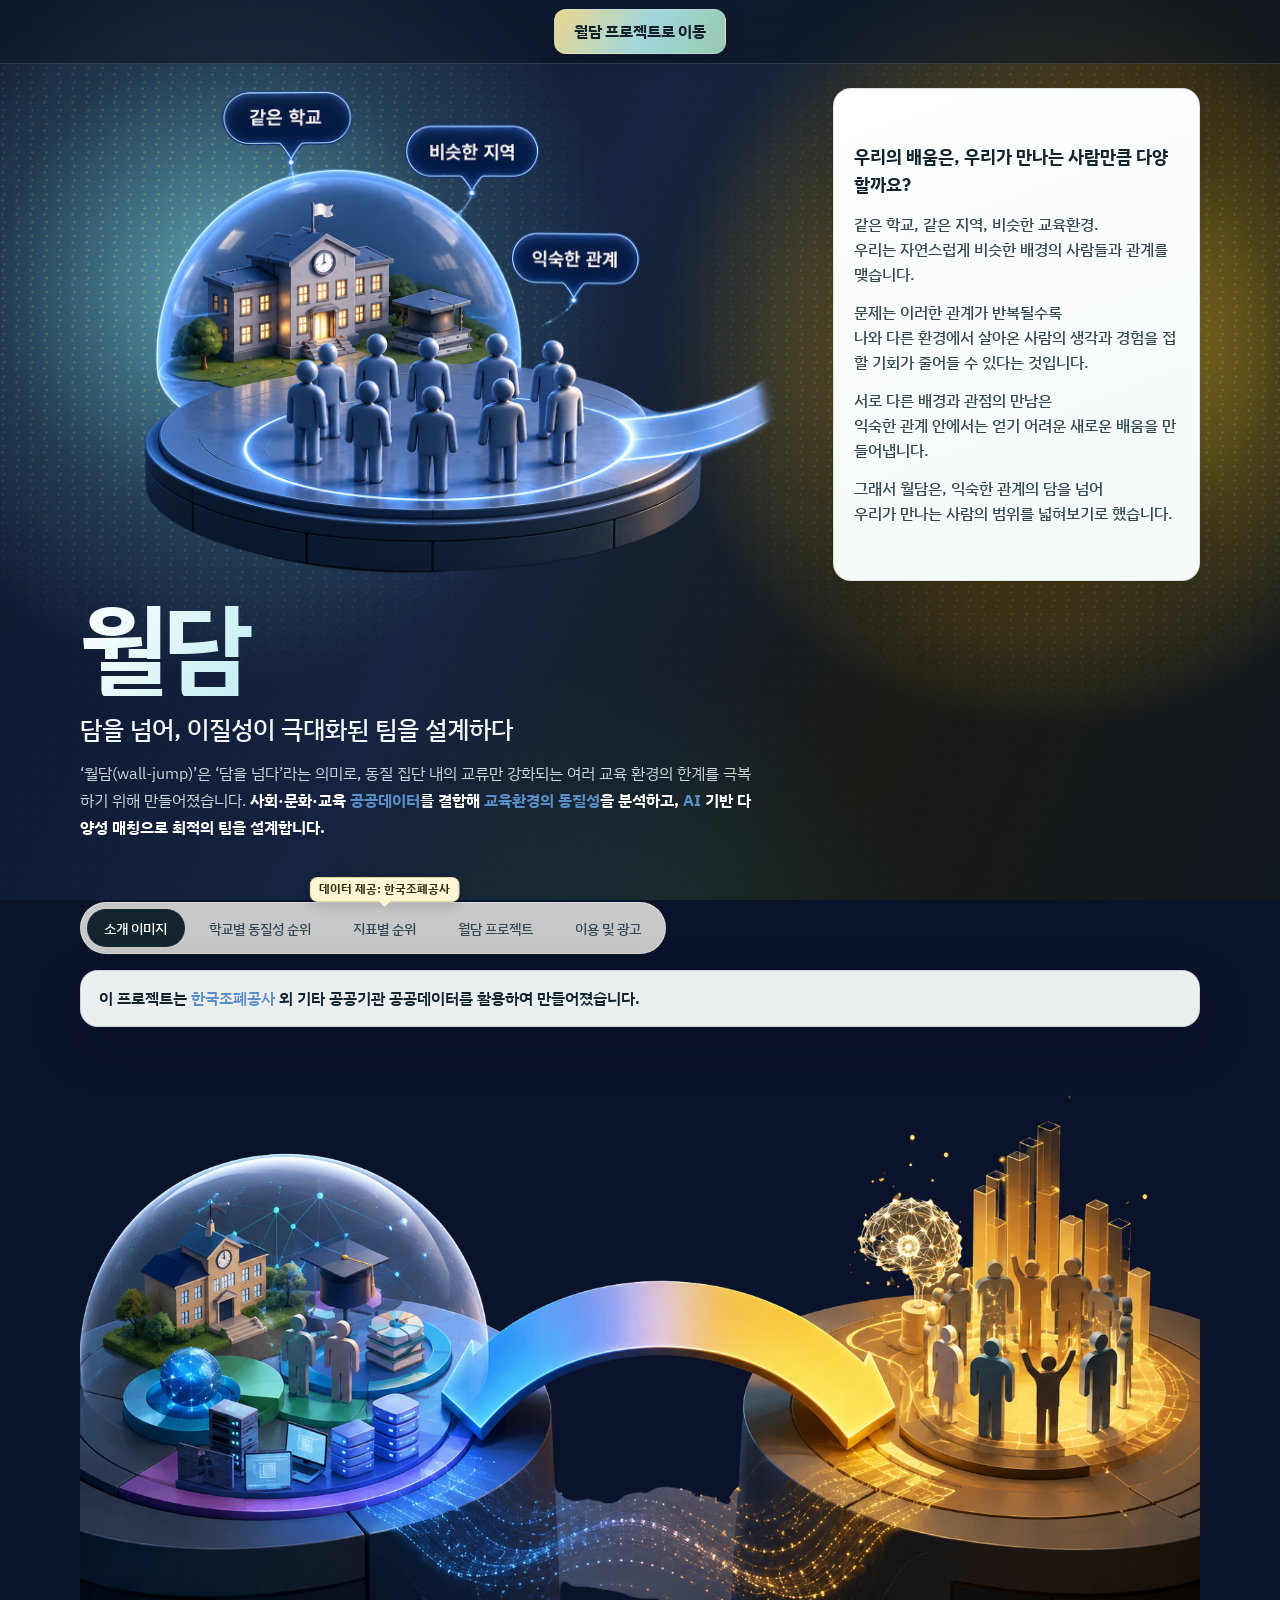
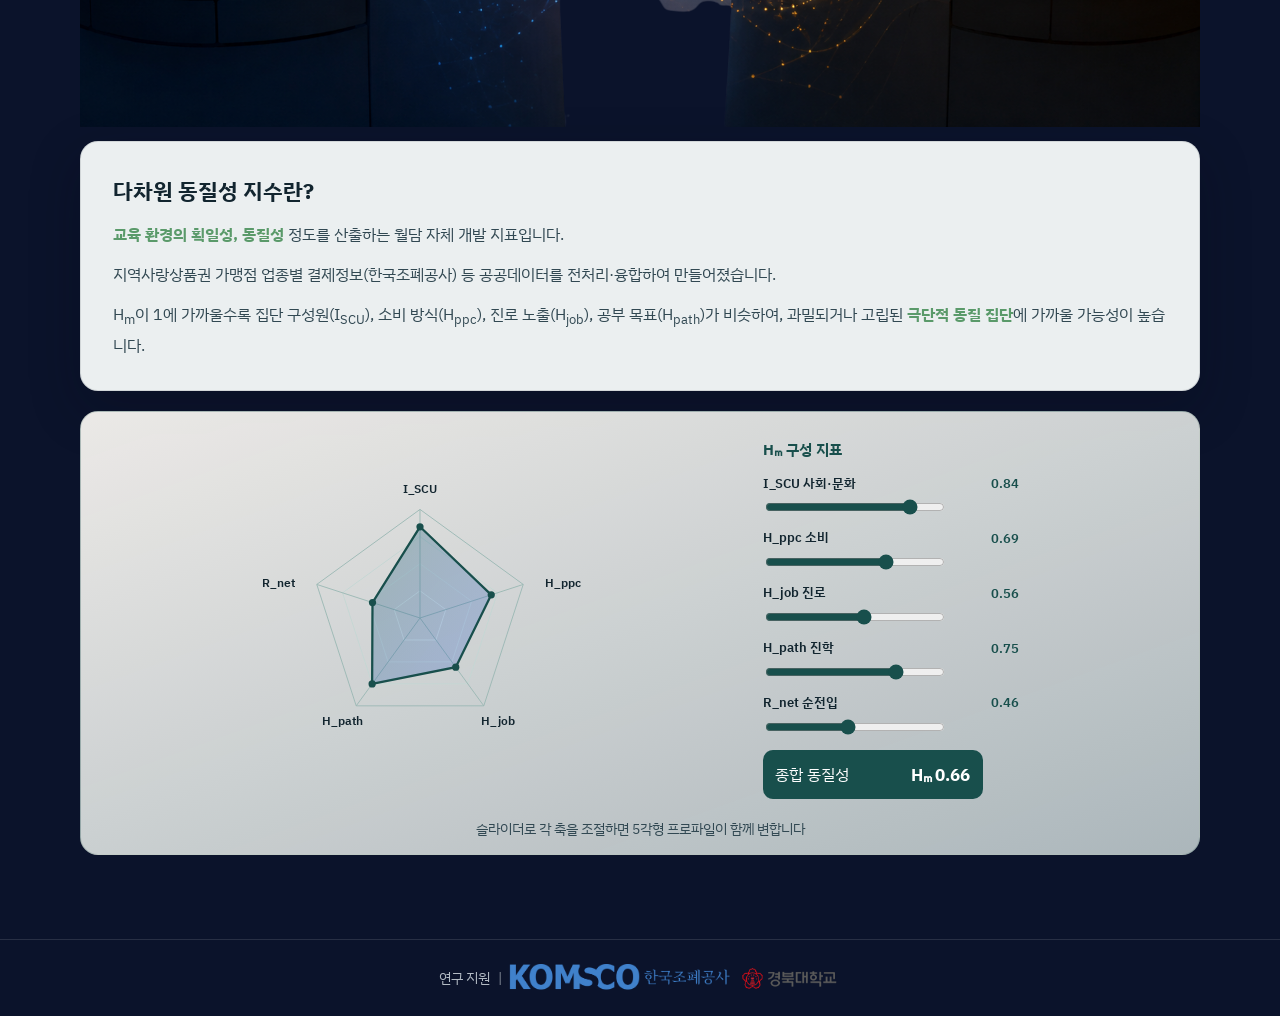
==== index.html @ e18cc626 "히어로 소개 칸 완전 불투명화 및 문구 수정 Co-authored-by: 34144 <3414401@users.noreply.github.com>" ====
<!DOCTYPE html>
<html lang="ko">
<head>
  <meta charset="UTF-8" />
  <meta name="viewport" content="width=device-width, initial-scale=1" />
  <title>월담 — 다차원 동질성 지표</title>
  <link rel="preconnect" href="https://fonts.googleapis.com" />
  <link rel="preconnect" href="https://fonts.gstatic.com" crossorigin />
  <link href="https://fonts.googleapis.com/css2?family=IBM+Plex+Sans+KR:wght@300;400;500;600;700&display=swap" rel="stylesheet" />
  <link rel="stylesheet" href="css/styles.css?v=20260813ah" />
</head>
<body>
  <div class="bg-atmosphere" aria-hidden="true"></div>

  <div class="top-sticky-bar">
    <a
      class="top-sticky-btn"
      href="https://3414401.github.io/wall-dam/#/"
      target="_blank"
      rel="noopener noreferrer"
    >
      월담 프로젝트로 이동
    </a>
  </div>

  <main>
    <!-- Section 1: About -->
    <section id="section-about" class="section is-active" aria-labelledby="about-title">
      <div class="hero-block">
        <div class="hero-top-row">
          <img
            class="hero-top-image"
            src="images/hero-top.png?v=20260813ae"
            alt="월담 소개"
          />
          <aside class="hero-story-box" aria-label="월담 소개 글">
            <p>우리의 배움은, 우리가 만나는 사람만큼 다양할까요?</p>
            <p>
              같은 학교, 같은 지역, 비슷한 교육환경.<br />
              우리는 자연스럽게 비슷한 배경의 사람들과 관계를 맺습니다.
            </p>
            <p>
              문제는 이러한 관계가 반복될수록<br />
              나와 다른 환경에서 살아온 사람의 생각과 경험을 접할 기회가 줄어들 수 있다는 것입니다.
            </p>
            <p>
              서로 다른 배경과 관점의 만남은<br />
              익숙한 관계 안에서는 얻기 어려운 새로운 배움을 만들어냅니다.
            </p>
            <p>
              그래서 월담은, 익숙한 관계의 담을 넘어<br />
              우리가 만나는 사람의 범위를 넓혀보기로 했습니다.
            </p>
          </aside>
        </div>
        <h1 id="about-title" class="hero-brand">월담</h1>
        <p class="hero-lead">담을 넘어, 이질성이 극대화된 팀을 설계하다</p>
        <p class="hero-desc">
          ‘월담(wall-jump)’은 ‘담을 넘다’라는 의미로, 동질 집단 내의 교류만 강화되는
          여러 교육 환경의 한계를 극복하기 위해 만들어졌습니다.
          <strong>사회·문화·교육 <span class="text-blue">공공데이터</span>를 결합해 <span class="text-blue">교육환경의 동질성</span>을 분석하고, <span class="text-blue">AI</span> 기반 다양성 매칭으로 최적의 팀을 설계합니다.</strong>
        </p>
      </div>

      <div class="subtabs" role="tablist" aria-label="설명 하위 탭">
        <button class="subtab is-active" role="tab" aria-selected="true" data-subtab="image" type="button">소개 이미지</button>
        <button class="subtab" role="tab" aria-selected="false" data-subtab="school-rank" type="button">학교별 동질성 순위</button>
        <span class="bubble-anchor">
          <span class="data-bubble">데이터 제공: 한국조폐공사</span>
          <button class="subtab" role="tab" aria-selected="false" data-subtab="metric-rank" type="button">지표별 순위</button>
        </span>
        <button class="subtab" role="tab" aria-selected="false" data-subtab="project" type="button">월담 프로젝트</button>
        <button class="subtab" role="tab" aria-selected="false" data-subtab="contact" type="button">이용 및 광고</button>
      </div>

      <div class="subpanels">
        <!-- Tab 1: Image placeholder -->
        <div class="subpanel is-active" id="sub-image" role="tabpanel">
          <div class="notice-slot">
            <p>이 프로젝트는 <span class="text-blue">한국조폐공사</span> 외 기타 공공기관 공공데이터를 활용하여 만들어졌습니다.</p>
          </div>
          <img
            class="intro-hero-image"
            src="images/intro-hero.png?v=20260813x"
            alt="월담 다차원 동질성 지수 소개"
          />
          <article class="prose-card">
            <h2>다차원 동질성 지수란?</h2>
            <p>
              <span class="text-green"><strong>교육 환경의 획일성, 동질성</strong></span> 정도를 산출하는 월담 자체 개발 지표입니다.
            </p>
            <p>
              지역사랑상품권 가맹점 업종별 결제정보(한국조폐공사) 등 공공데이터를 전처리·융합하여 만들어졌습니다.
            </p>
            <p>
              H<sub>m</sub>이 1에 가까울수록 집단 구성원(I<sub>SCU</sub>), 소비 방식(H<sub>ppc</sub>),
              진로 노출(H<sub>job</sub>), 공부 목표(H<sub>path</sub>)가 비슷하여,
              과밀되거나 고립된 <span class="text-green"><strong>극단적 동질 집단</strong></span>에 가까울 가능성이 높습니다.
            </p>
          </article>
          <div class="image-slot" id="about-image-slot">
            <figure class="hm-infographic" aria-label="다차원 동질성 지수 구성 인포그래픽">
              <div class="hm-infographic-layout">
                <svg class="hm-radar" viewBox="0 0 420 420" role="img" xmlns="http://www.w3.org/2000/svg">
                  <defs>
                    <linearGradient id="radarFill" x1="0%" y1="0%" x2="100%" y2="100%">
                      <stop offset="0%" stop-color="#2f6f6a" stop-opacity="0.35"/>
                      <stop offset="100%" stop-color="#1d4ed8" stop-opacity="0.22"/>
                    </linearGradient>
                  </defs>
                  <g transform="translate(210,210)">
                    <polygon points="0,-120 114.1,-37.1 70.5,97.1 -70.5,97.1 -114.1,-37.1" fill="none" stroke="#9bb8b4" stroke-width="1"/>
                    <polygon points="0,-90 85.6,-27.8 52.9,72.8 -52.9,72.8 -85.6,-27.8" fill="none" stroke="#c5d7d4" stroke-width="1"/>
                    <polygon points="0,-60 57.1,-18.5 35.3,48.5 -35.3,48.5 -57.1,-18.5" fill="none" stroke="#d7e4e2" stroke-width="1"/>
                    <polygon points="0,-30 28.5,-9.3 17.6,24.3 -17.6,24.3 -28.5,-9.3" fill="none" stroke="#e4eeec" stroke-width="1"/>
                    <line x1="0" y1="0" x2="0" y2="-120" stroke="#9bb8b4" stroke-width="1"/>
                    <line x1="0" y1="0" x2="114.1" y2="-37.1" stroke="#9bb8b4" stroke-width="1"/>
                    <line x1="0" y1="0" x2="70.5" y2="97.1" stroke="#9bb8b4" stroke-width="1"/>
                    <line x1="0" y1="0" x2="-70.5" y2="97.1" stroke="#9bb8b4" stroke-width="1"/>
                    <line x1="0" y1="0" x2="-114.1" y2="-37.1" stroke="#9bb8b4" stroke-width="1"/>
                    <polygon id="radar-shape" points="" fill="url(#radarFill)" stroke="#184f4c" stroke-width="2.5"/>
                    <g id="radar-dots"></g>
                    <text x="0" y="-138" text-anchor="middle" font-size="13" font-family="IBM Plex Sans KR, sans-serif" fill="#12252f" font-weight="600">I_SCU</text>
                    <text x="138" y="-34" text-anchor="start" font-size="13" font-family="IBM Plex Sans KR, sans-serif" fill="#12252f" font-weight="600">H_ppc</text>
                    <text x="86" y="118" text-anchor="middle" font-size="13" font-family="IBM Plex Sans KR, sans-serif" fill="#12252f" font-weight="600">H_job</text>
                    <text x="-86" y="118" text-anchor="middle" font-size="13" font-family="IBM Plex Sans KR, sans-serif" fill="#12252f" font-weight="600">H_path</text>
                    <text x="-138" y="-34" text-anchor="end" font-size="13" font-family="IBM Plex Sans KR, sans-serif" fill="#12252f" font-weight="600">R_net</text>
                  </g>
                </svg>

                <div class="hm-sliders" id="hm-sliders">
                  <div class="hm-sliders-title">Hₘ 구성 지표</div>
                  <label class="hm-slider-row">
                    <span class="hm-slider-label">I_SCU 사회·문화</span>
                    <input type="range" min="0" max="100" value="84" data-metric="I_SCU" />
                    <span class="hm-slider-value" data-value-for="I_SCU">0.84</span>
                  </label>
                  <label class="hm-slider-row">
                    <span class="hm-slider-label">H_ppc 소비</span>
                    <input type="range" min="0" max="100" value="69" data-metric="H_ppc" />
                    <span class="hm-slider-value" data-value-for="H_ppc">0.69</span>
                  </label>
                  <label class="hm-slider-row">
                    <span class="hm-slider-label">H_job 진로</span>
                    <input type="range" min="0" max="100" value="56" data-metric="H_job" />
                    <span class="hm-slider-value" data-value-for="H_job">0.56</span>
                  </label>
                  <label class="hm-slider-row">
                    <span class="hm-slider-label">H_path 진학</span>
                    <input type="range" min="0" max="100" value="75" data-metric="H_path" />
                    <span class="hm-slider-value" data-value-for="H_path">0.75</span>
                  </label>
                  <label class="hm-slider-row">
                    <span class="hm-slider-label">R_net 순전입</span>
                    <input type="range" min="0" max="100" value="46" data-metric="R_net" />
                    <span class="hm-slider-value" data-value-for="R_net">0.46</span>
                  </label>
                  <div class="hm-summary">
                    <span>종합 동질성</span>
                    <strong id="hm-summary-value">Hₘ 0.66</strong>
                  </div>
                </div>
              </div>
              <figcaption class="infographic-caption">슬라이더로 각 축을 조절하면 5각형 프로파일이 함께 변합니다</figcaption>
            </figure>
          </div>
        </div>

        <!-- Tab 2: School rankings -->
        <div class="subpanel" id="sub-school-rank" role="tabpanel" hidden>
          <div class="panel-toolbar">
            <h2>학교별 동질성 지표 순위</h2>
            <p class="hint">지역을 선택한 뒤 H<sub>m</sub> 상위 학교를 학생 수 기준으로 나란히 확인하세요.</p>
          </div>
          <div class="city-buttons" role="group" aria-label="학교별 순위 지역 선택">
            <button class="city-btn" data-rank-city="daejeon" data-rank-scope="school" type="button">대전광역시</button>
            <button class="city-btn" data-rank-city="daegu" data-rank-scope="school" type="button">대구광역시</button>
          </div>
          <div id="school-rank-content" class="rank-city-content" hidden>
            <div class="filters">
              <label>
                학교급
                <select id="filter-level">
                  <option value="all">전체</option>
                  <option value="초등학교">초등학교</option>
                  <option value="중학교">중학교</option>
                  <option value="고등학교">고등학교</option>
                </select>
              </label>
              <label>
                구
                <select id="filter-district">
                  <option value="all">전체</option>
                </select>
              </label>
              <label class="search-label">
                검색
                <input type="search" id="school-search" placeholder="학교명" autocomplete="off" />
              </label>
            </div>
            <div id="school-rank-body"></div>
          </div>
        </div>

        <!-- Tab 3: Per-metric rankings -->
        <div class="subpanel" id="sub-metric-rank" role="tabpanel" hidden>
          <div class="panel-toolbar">
            <h2>지표별 순위</h2>
            <p class="hint">지역을 선택한 뒤, 지표 값 내림차순(높은 순)으로 확인하세요.</p>
            <p class="hint-note">※ 2025년 기준 자료입니다.</p>
          </div>
          <div class="city-buttons" role="group" aria-label="지표별 순위 지역 선택">
            <button class="city-btn" data-rank-city="daejeon" data-rank-scope="metric" type="button">대전광역시</button>
            <button class="city-btn" data-rank-city="daegu" data-rank-scope="metric" type="button">대구광역시</button>
          </div>
          <div id="metric-rank-content" class="rank-city-content" hidden>
            <div class="metric-pills" id="metric-pills" role="group" aria-label="지표 선택"></div>
            <div class="metric-explain" id="metric-explain" aria-live="polite"></div>
            <div id="metric-extra-table" class="metric-extra-table" hidden></div>
            <div id="metric-rank-body"></div>
          </div>
        </div>

        <!-- Tab 4: Walldam project link -->
        <div class="subpanel" id="sub-project" role="tabpanel" hidden>
          <div class="project-tab">
            <a
              class="project-link-btn"
              href="https://3414401.github.io/wall-dam/#/"
              target="_blank"
              rel="noopener noreferrer"
            >
              <span class="project-link-text">⭐월담 프로젝트로 이동🧱</span>
            </a>
            <img
              class="project-promo-image"
              src="images/project-promo.png?v=20260813u"
              alt="월담 프로젝트 소개"
            />
            <div class="project-desc-slot">
              <p><strong>조짜기 힘든 교사 및 교수, 과정형 평가가 고민인 교사 주목</strong></p>
              <p>
                AI가 공공데이터, H<sub>m</sub> 지수, 학생들의 개별 응답을 참고하여
                각 조별 학생들에게 맞춤형 학습 활동을 추천해드립니다.
              </p>
            </div>
          </div>
        </div>

        <!-- Tab 5: Usage & advertising inquiry -->
        <div class="subpanel" id="sub-contact" role="tabpanel" hidden>
          <div class="contact-hero">
            <h2>이용·광고 문의, 여기서 바로 시작하세요</h2>
            <p>학교·기관 도입, 제휴, 광고 제안을 남겨주시면 맞춤 안내와 일정을 제안해 드립니다.</p>
          </div>

          <div class="contact-layout">
            <aside class="contact-aside">
              <div class="contact-info-card">
                <span class="contact-label">Email</span>
                <a href="mailto:walldam2026@gmail.com">walldam2026@gmail.com</a>
              </div>
              <div class="contact-info-card">
                <span class="contact-label">프로젝트</span>
                <a href="https://3414401.github.io/wall-dam/#/" target="_blank" rel="noopener noreferrer">월담 (wall-jump)</a>
              </div>
              <div class="contact-process">
                <h3>이렇게 진행됩니다</h3>
                <ol>
                  <li>
                    <strong>문의 접수</strong>
                    <span>이용·광고 요청을 확인합니다</span>
                  </li>
                  <li>
                    <strong>맞춤 제안</strong>
                    <span>도입 방식·광고 형태·견적을 안내합니다</span>
                  </li>
                  <li>
                    <strong>일정 확정</strong>
                    <span>협의 후 적용·집행을 진행합니다</span>
                  </li>
                </ol>
              </div>
            </aside>

            <form class="contact-form" id="contact-form">
              <label>
                회사·기관명
                <input type="text" name="org" required placeholder="예: OO초등학교 / OO교육청" />
              </label>
              <label>
                담당자명
                <input type="text" name="name" required placeholder="홍길동" />
              </label>
              <div class="contact-form-row">
                <label>
                  이메일
                  <input type="email" name="email" required placeholder="name@example.com" />
                </label>
                <label>
                  연락처
                  <input type="tel" name="phone" placeholder="010-0000-0000" />
                </label>
              </div>
              <label>
                문의 유형
                <select name="type" required>
                  <option value="">선택해주세요</option>
                  <option value="이용 문의">이용 문의</option>
                  <option value="학교·기관 도입">학교·기관 도입</option>
                  <option value="광고·제휴">광고·제휴</option>
                  <option value="기타">기타</option>
                </select>
              </label>
              <label>
                예상 규모·대상
                <input type="text" name="scale" placeholder="예: 중학생 120명 / 교사 연수 30명" />
              </label>
              <label>
                희망 일정
                <input type="text" name="schedule" placeholder="예: 2026년 9월 중" />
              </label>
              <label>
                문의 내용
                <textarea name="message" rows="6" required placeholder="이용 목적, 광고 희망 위치, 예산 범위 등을 적어 주세요."></textarea>
              </label>
              <button class="contact-submit" type="submit">문의 보내기</button>
              <p class="contact-form-note" id="contact-form-note" hidden></p>
            </form>
          </div>
        </div>
      </div>
    </section>
  </main>

  <footer class="site-footer">
    <p class="footer-support">
      <span>연구 지원</span>
      <span class="footer-support-sep" aria-hidden="true">|</span>
      <img src="images/research-support-1.png?v=20260813r" alt="한국조폐공사" class="footer-support-logo" />
      <img src="images/research-support-2.png?v=20260813r" alt="경북대학교" class="footer-support-logo" />
    </p>
  </footer>

  <script src="js/app.js?v=20260813ac" type="module"></script>
</body>
</html>
---- css/styles.css ----
:root {
  --ink: #12252f;
  --ink-soft: #314852;
  --moss: #2f6f6a;
  --moss-deep: #184f4c;
  --leaf: #4f9a92;
  --sand: #e6eef0;
  --sand-deep: #d3e0e3;
  --cream: #101828;
  --paper: rgba(250, 253, 253, 0.94);
  --line: rgba(18, 37, 47, 0.12);
  --accent: #f5c518;
  --accent-soft: #7edce6;
  --shadow: 0 18px 50px rgba(8, 12, 24, 0.28);
  --radius: 18px;
  --font-display: "IBM Plex Sans KR", sans-serif;
  --font-body: "IBM Plex Sans KR", sans-serif;
  --hero-ink: #f4f7fb;
  --hero-soft: rgba(236, 244, 248, 0.86);
}

*,
*::before,
*::after {
  box-sizing: border-box;
}

html {
  scroll-behavior: smooth;
}

body {
  margin: 0;
  min-height: 100vh;
  font-family: var(--font-body);
  color: var(--ink);
  background: #0b132b;
  line-height: 1.65;
}

.bg-atmosphere {
  position: fixed;
  inset: 0;
  z-index: -1;
  background:
    radial-gradient(circle 48vw at 18% 32%, rgba(126, 220, 230, 0.72), rgba(126, 220, 230, 0.18) 38%, transparent 64%),
    radial-gradient(circle 46vw at 82% 38%, rgba(255, 214, 40, 0.78), rgba(255, 196, 20, 0.22) 40%, transparent 66%),
    radial-gradient(circle 42vw at 50% 110%, rgba(24, 79, 76, 0.35), transparent 60%),
    linear-gradient(115deg, #0b132b 0%, #14233f 42%, #1a1a16 72%, #121820 100%);
}

.bg-atmosphere::before {
  content: "";
  position: absolute;
  inset: 0;
  opacity: 0.55;
  background-image:
    radial-gradient(circle at 18% 32%, rgba(170, 240, 245, 0.55) 0 1px, transparent 1.6px),
    radial-gradient(circle at 82% 38%, rgba(255, 225, 80, 0.55) 0 1px, transparent 1.6px);
  background-size: 14px 14px, 14px 14px;
  background-position: 0 0, 7px 7px;
  -webkit-mask-image:
    radial-gradient(circle 46vw at 18% 32%, #000 0%, transparent 70%),
    radial-gradient(circle 44vw at 82% 38%, #000 0%, transparent 70%);
  mask-image:
    radial-gradient(circle 46vw at 18% 32%, #000 0%, transparent 70%),
    radial-gradient(circle 44vw at 82% 38%, #000 0%, transparent 70%);
  -webkit-mask-composite: source-over;
  mask-composite: add;
  pointer-events: none;
}

.bg-atmosphere::after {
  content: "";
  position: absolute;
  inset: 0;
  opacity: 0.22;
  background-image: url("data:image/svg+xml,%3Csvg width='18' height='18' viewBox='0 0 18 18' xmlns='http://www.w3.org/2000/svg'%3E%3Ccircle cx='2' cy='2' r='1.15' fill='%23ffffff' fill-opacity='0.35'/%3E%3C/svg%3E");
  pointer-events: none;
  mix-blend-mode: soft-light;
}

.top-sticky-bar {
  position: fixed;
  top: 0;
  left: 0;
  right: 0;
  z-index: 50;
  display: flex;
  align-items: center;
  justify-content: center;
  padding: 0.55rem 1rem;
  background: rgba(12, 20, 38, 0.55);
  border-bottom: 1px solid rgba(255, 255, 255, 0.14);
  backdrop-filter: blur(12px);
  -webkit-backdrop-filter: blur(12px);
}

.top-sticky-btn {
  display: inline-flex;
  align-items: center;
  justify-content: center;
  max-width: 100%;
  padding: 0.55rem 1.15rem;
  border-radius: 12px;
  border: 1px solid rgba(255, 255, 255, 0.28);
  background: linear-gradient(
    120deg,
    rgba(255, 232, 150, 0.92) 0%,
    rgba(180, 235, 240, 0.9) 52%,
    rgba(168, 220, 190, 0.9) 100%
  );
  color: #12202c;
  font-weight: 700;
  font-size: clamp(0.86rem, 2.4vw, 0.98rem);
  letter-spacing: -0.01em;
  text-decoration: none;
  text-align: center;
  box-shadow: 0 6px 18px rgba(0, 0, 0, 0.18);
  transition: transform 0.18s ease, box-shadow 0.18s ease, filter 0.18s ease;
}

.top-sticky-btn:hover {
  transform: translateY(-1px);
  filter: brightness(1.04);
  box-shadow: 0 10px 22px rgba(0, 0, 0, 0.24);
}

.site-header {
  display: flex;
  align-items: center;
  justify-content: space-between;
  gap: 1rem;
  padding: 1.25rem clamp(1.25rem, 4vw, 3rem);
  position: sticky;
  top: 0;
  z-index: 20;
  backdrop-filter: blur(14px);
  background: rgba(238, 243, 244, 0.82);
  border-bottom: 1px solid var(--line);
  animation: fade-down 0.7s ease both;
}

.brand {
  display: flex;
  align-items: baseline;
  gap: 0.55rem;
}

.brand-mark {
  font-family: var(--font-display);
  font-weight: 900;
  font-size: 1.55rem;
  letter-spacing: -0.03em;
  color: var(--moss-deep);
}

.brand-sub {
  font-size: 0.78rem;
  letter-spacing: 0.12em;
  text-transform: uppercase;
  color: var(--ink-soft);
  opacity: 0.7;
}

.main-nav {
  display: flex;
  flex-wrap: wrap;
  gap: 0.45rem;
}

.nav-btn,
.subtab,
.city-btn,
.explain-btn,
.metric-pill {
  font-family: inherit;
  cursor: pointer;
  border: 1px solid transparent;
  transition: transform 0.2s ease, background 0.2s ease, color 0.2s ease, border-color 0.2s ease;
}

.nav-btn {
  background: transparent;
  color: var(--ink-soft);
  padding: 0.55rem 1rem;
  border-radius: 999px;
  font-size: 0.92rem;
  font-weight: 500;
}

.nav-btn:hover {
  background: rgba(61, 107, 90, 0.08);
}

.nav-btn.is-active {
  background: var(--moss-deep);
  color: #fff;
}

main {
  width: min(1120px, calc(100% - 2rem));
  margin: 0 auto;
  padding: 4.25rem 0 4rem;
}

.section[hidden] {
  display: none !important;
}

.hero-block {
  padding: clamp(0.75rem, 2vw, 1.25rem) 0 1.25rem;
  animation: rise 0.8s ease both;
}

.hero-top-row {
  display: grid;
  grid-template-columns: minmax(0, 1.45fr) minmax(0, 0.72fr);
  align-items: stretch;
  gap: 0.9rem;
  margin: 0 0 1rem;
}

.hero-top-image {
  display: block;
  width: 100%;
  height: 100%;
  margin: 0;
  border: 0;
  border-radius: 0;
  background: transparent;
  object-fit: cover;
}

.hero-story-box {
  aspect-ratio: 8 / 9;
  width: 100%;
  max-width: 100%;
  margin: 0;
  padding: clamp(0.9rem, 2vw, 1.25rem);
  display: flex;
  flex-direction: column;
  justify-content: center;
  gap: 0.85rem;
  border: 1px solid var(--line);
  border-radius: var(--radius);
  background: linear-gradient(160deg, #ffffff 0%, #f3faf8 100%);
  color: var(--ink-soft);
  box-shadow: var(--shadow);
  opacity: 1;
  backdrop-filter: none;
  box-sizing: border-box;
  overflow: auto;
}

.hero-story-box p {
  margin: 0;
  font-size: clamp(0.82rem, 1.55vw, 1rem);
  line-height: 1.55;
  font-weight: 500;
  color: var(--ink-soft);
}

.hero-story-box p:first-child {
  font-weight: 700;
  font-size: clamp(0.92rem, 1.8vw, 1.12rem);
  color: var(--ink);
}

@media (max-width: 820px) {
  .hero-top-row {
    grid-template-columns: 1fr;
  }

  .hero-story-box {
    aspect-ratio: auto;
    min-height: 0;
  }
}

.hero-brand {
  margin: 0;
  font-family: var(--font-body);
  font-size: clamp(3.4rem, 10vw, 6.2rem);
  font-weight: 700;
  letter-spacing: -0.04em;
  line-height: 1;
  color: #fff;
  background: linear-gradient(120deg, #ffffff 0%, #7edce6 40%, #ffe566 100%);
  -webkit-background-clip: text;
  background-clip: text;
  color: transparent;
}

.hero-lead {
  margin: 0.85rem 0 0.6rem;
  font-family: var(--font-display);
  font-size: clamp(1.15rem, 2.4vw, 1.55rem);
  font-weight: 500;
  color: var(--hero-ink);
}

.hero-desc {
  margin: 0;
  max-width: 42rem;
  color: var(--hero-soft);
  font-size: 1.02rem;
}

.hero-desc strong {
  color: #ffffff;
  font-weight: 700;
}

.text-blue {
  color: #5b8fc9;
}

.text-green {
  color: #5a9a6a;
}

.text-green strong {
  color: inherit;
}

.subtabs {
  display: flex;
  flex-wrap: wrap;
  align-items: flex-end;
  gap: 0.4rem;
  margin: 2.6rem 0 1rem;
  padding: 0.35rem;
  background: rgba(255, 252, 247, 0.78);
  border: 1px solid rgba(255, 255, 255, 0.35);
  border-radius: 999px;
  width: fit-content;
  max-width: 100%;
  animation: rise 0.8s ease 0.12s both;
  backdrop-filter: blur(8px);
}

.bubble-anchor {
  position: relative;
  display: inline-flex;
  align-items: center;
}

.data-bubble {
  position: absolute;
  left: 50%;
  bottom: calc(100% + 0.45rem);
  transform: translateX(-50%);
  z-index: 5;
  white-space: nowrap;
  padding: 0.28rem 0.55rem;
  border-radius: 8px;
  background: #fff7d6;
  border: 1px solid rgba(180, 140, 40, 0.35);
  color: #3a2f12;
  font-size: 0.72rem;
  font-weight: 700;
  line-height: 1.2;
  box-shadow: 0 4px 12px rgba(8, 12, 24, 0.16);
  pointer-events: none;
}

.data-bubble::after {
  content: "";
  position: absolute;
  top: 100%;
  left: 50%;
  transform: translateX(-50%);
  border: 6px solid transparent;
  border-top-color: #fff7d6;
}

.subtab {
  background: transparent;
  color: var(--ink-soft);
  padding: 0.55rem 1.05rem;
  border-radius: 999px;
  font-size: 0.9rem;
  font-weight: 500;
}

.subtab.is-active {
  background: var(--ink);
  color: #fff;
}

.subpanel[hidden] {
  display: none !important;
}

.subpanel.is-active {
  animation: rise 0.45s ease both;
}

.notice-slot {
  margin-bottom: 0.85rem;
  padding: 0.95rem 1.15rem;
  border-radius: var(--radius);
  border: 1px solid var(--line);
  background: var(--paper);
  box-shadow: var(--shadow);
}

.notice-slot p {
  margin: 0;
  color: var(--ink);
  font-weight: 600;
  line-height: 1.55;
}

.image-slot {
  min-height: auto;
  border: 1.5px solid rgba(61, 107, 90, 0.22);
  border-radius: var(--radius);
  background:
    linear-gradient(160deg, rgba(255, 252, 247, 0.92), rgba(226, 238, 236, 0.75));
  display: block;
  margin-bottom: 1.25rem;
  padding: 1rem 0.9rem 0.9rem;
  overflow: hidden;
}

.hm-infographic {
  margin: 0;
  width: 100%;
}

.hm-infographic-layout {
  display: grid;
  grid-template-columns: minmax(240px, 1.15fr) minmax(200px, 0.75fr);
  gap: 0.85rem 1rem;
  align-items: center;
}

.hm-radar {
  display: block;
  width: 100%;
  max-width: 380px;
  margin: 0 auto;
  height: auto;
}

.hm-sliders {
  display: flex;
  flex-direction: column;
  gap: 0.65rem;
  padding: 0.25rem 0.1rem;
  max-width: 260px;
  width: 100%;
  justify-self: start;
}

.hm-sliders-title {
  font-size: 0.95rem;
  font-weight: 700;
  color: var(--moss-deep);
}

.hm-slider-row {
  display: grid;
  grid-template-columns: 1fr auto;
  grid-template-areas:
    "label value"
    "slider slider";
  gap: 0.18rem 0.5rem;
  align-items: center;
}

.hm-slider-label {
  grid-area: label;
  font-size: 0.82rem;
  font-weight: 600;
  color: var(--ink);
}

.hm-slider-row input[type="range"] {
  grid-area: slider;
  width: 100%;
  max-width: 180px;
  accent-color: #184f4c;
  cursor: pointer;
}

.hm-slider-value {
  grid-area: value;
  justify-self: end;
  font-variant-numeric: tabular-nums;
  font-size: 0.8rem;
  font-weight: 600;
  color: var(--moss-deep);
}

.hm-summary {
  margin-top: 0.2rem;
  padding: 0.65rem 0.8rem;
  border-radius: 10px;
  background: var(--moss-deep);
  color: #fff;
  display: flex;
  align-items: center;
  justify-content: space-between;
  gap: 0.5rem;
  max-width: 220px;
}

.hm-summary strong {
  font-size: 1.05rem;
}

.infographic-caption {
  margin: 0.55rem 0 0;
  text-align: center;
  font-size: 0.88rem;
  color: var(--ink-soft);
}

@media (max-width: 820px) {
  .hm-infographic-layout {
    grid-template-columns: 1fr;
  }
}

.project-tab {
  display: flex;
  flex-direction: column;
  align-items: stretch;
  gap: 1rem;
  animation: rise 0.45s ease both;
}

.project-link-btn {
  display: inline-flex;
  align-items: center;
  justify-content: center;
  align-self: center;
  width: min(100%, 480px);
  padding: 1.2rem 1.4rem;
  border: 1px solid rgba(91, 143, 201, 0.28);
  border-radius: 16px;
  background: linear-gradient(
    125deg,
    #fff8e8 0%,
    #eef7ff 42%,
    #e8f6ef 78%,
    #fff4d8 100%
  );
  background-size: 180% 180%;
  color: #111827;
  font-weight: 800;
  font-size: clamp(1.35rem, 3.4vw, 1.75rem);
  letter-spacing: -0.01em;
  text-decoration: none;
  box-shadow:
    0 10px 28px rgba(8, 12, 24, 0.18),
    0 1px 0 rgba(255, 255, 255, 0.85) inset;
  transition:
    transform 0.2s ease,
    background-position 0.35s ease,
    box-shadow 0.2s ease,
    border-color 0.2s ease;
  animation: project-btn-shine 6s ease-in-out infinite;
}

.project-link-text {
  line-height: 1.25;
  text-align: center;
  color: #111827;
}

.project-link-btn:hover {
  transform: translateY(-2px);
  background-position: 100% 40%;
  border-color: rgba(90, 154, 106, 0.4);
  color: #000000;
  box-shadow:
    0 14px 34px rgba(8, 12, 24, 0.24),
    0 1px 0 rgba(255, 255, 255, 0.95) inset;
  animation: none;
}

.project-promo-image,
.intro-hero-image {
  display: block;
  width: 100%;
  height: auto;
  margin: 0 0 0.85rem;
  border: 0;
  border-radius: 0;
  background: transparent;
}

@keyframes project-btn-shine {
  0%,
  100% {
    background-position: 0% 50%;
  }
  50% {
    background-position: 100% 50%;
  }
}

.project-desc-slot {
  width: 100%;
  padding: 1.15rem 1.25rem;
  border-radius: var(--radius);
  border: 1px solid var(--line);
  background: var(--paper);
  box-shadow: var(--shadow);
}

.project-desc-slot p {
  margin: 0 0 0.7rem;
  color: var(--ink-soft);
  line-height: 1.65;
}

.project-desc-slot p:last-child {
  margin-bottom: 0;
}

.project-desc-slot strong {
  color: var(--ink);
}

.prose-card {
  background: var(--paper);
  border: 1px solid var(--line);
  border-radius: var(--radius);
  padding: clamp(1.25rem, 3vw, 2rem);
  box-shadow: var(--shadow);
  margin-bottom: 1.25rem;
}

.prose-card h2 {
  margin: 0 0 0.75rem;
  font-family: var(--font-display);
  font-size: 1.35rem;
}

.prose-card p {
  margin: 0 0 0.85rem;
  color: var(--ink-soft);
}

.prose-card p:last-child {
  margin-bottom: 0;
}

.panel-toolbar {
  margin-bottom: 1rem;
}

.panel-toolbar h2 {
  margin: 0 0 0.25rem;
  font-family: var(--font-display);
  font-size: 1.45rem;
  color: #f4f7fb;
}

.hint {
  margin: 0 0 1rem;
  color: rgba(236, 244, 248, 0.82);
  font-size: 0.92rem;
}

.hint-note {
  margin: -0.55rem 0 1rem;
  color: rgba(236, 244, 248, 0.78);
  font-size: 0.88rem;
}

.rank-city-content {
  margin-top: 0.25rem;
}

.rank-city-content[hidden] {
  display: none !important;
}

.rank-city-content .filters,
.rank-city-content .metric-pills {
  margin-bottom: 1rem;
}

.metric-explain {
  margin: 0 0 1rem;
  padding: 0.95rem 1.1rem;
  border-radius: 14px;
  border: 1px solid var(--line);
  background: linear-gradient(160deg, #fff, rgba(79, 154, 146, 0.08));
  color: var(--ink-soft);
  font-size: 0.94rem;
  line-height: 1.65;
}

.metric-explain h4 {
  margin: 0 0 0.4rem;
  font-family: var(--font-display);
  font-size: 1rem;
  color: var(--moss-deep);
}

.metric-explain p {
  margin: 0 0 0.45rem;
}

.metric-explain p:last-child {
  margin-bottom: 0;
}

.metric-explain .data-note {
  font-size: 0.88rem;
  color: var(--ink-soft);
  opacity: 0.92;
}

.metric-extra-table {
  margin: 0 0 1rem;
}

.metric-extra-table[hidden] {
  display: none !important;
}

.metric-extra-source {
  display: flex;
  align-items: center;
  flex-wrap: wrap;
  gap: 0.55rem;
  margin: 0 0 0.65rem;
  color: #ffffff;
  font-size: 0.9rem;
  font-weight: 600;
  line-height: 1.45;
}

.metric-extra-source-logo {
  display: block;
  height: 1.7em;
  width: auto;
  max-height: 1.7em;
  object-fit: contain;
}

.metric-extra-loading {
  margin: 0;
  padding: 0.75rem 0.9rem;
  border-radius: 12px;
  border: 1px solid var(--line);
  background: var(--paper);
  color: var(--ink-soft);
  font-size: 0.9rem;
}

.metric-extra-wrap {
  max-height: none;
}

.metric-extra-data td {
  white-space: normal;
  vertical-align: top;
  line-height: 1.45;
}

.dual-sheet {
  background: var(--paper);
  border: 1px solid var(--line);
  border-radius: var(--radius);
  padding: clamp(1rem, 2.5vw, 1.4rem);
  box-shadow: var(--shadow);
}

.dual-sheet-title {
  margin: 0 0 0.35rem;
  text-align: center;
  font-family: var(--font-display);
  font-size: clamp(1.05rem, 2.4vw, 1.3rem);
  color: var(--moss-deep);
}

.dual-sheet-note {
  margin: 0 0 1rem;
  text-align: center;
  color: var(--ink-soft);
  font-size: 0.88rem;
}

.dual-sheet-grid {
  display: grid;
  grid-template-columns: 1fr 1fr;
  gap: 1rem 1.25rem;
}

.sheet-pane {
  min-width: 0;
}

.sheet-heading {
  margin: 0 0 0.55rem;
  font-size: 0.95rem;
  font-weight: 700;
  color: var(--ink);
}

.sheet-table {
  max-height: 62vh;
}

.compact-table th,
.compact-table td {
  padding: 0.45rem 0.55rem;
  font-size: 0.86rem;
}

.compact-table td:last-child,
.compact-table th:last-child {
  text-align: right;
}

.interpret-card {
  margin-top: 1.15rem;
  padding: 1.15rem 1.25rem;
  border-radius: 14px;
  border: 1px solid var(--line);
  background: linear-gradient(160deg, #fff, rgba(79, 154, 146, 0.08));
}

.interpret-card h4 {
  margin: 0 0 0.7rem;
  font-size: 1.05rem;
  font-weight: 700;
  color: var(--moss-deep);
}

.interpret-card p {
  margin: 0 0 0.75rem;
  color: var(--ink-soft);
  font-size: 0.95rem;
  line-height: 1.7;
}

.interpret-card p:last-child {
  margin-bottom: 0;
}

@media (max-width: 820px) {
  .dual-sheet-grid {
    grid-template-columns: 1fr;
  }
}

.filters {
  display: flex;
  flex-wrap: wrap;
  gap: 0.75rem 1rem;
}

.filters label,
.search-label {
  display: flex;
  flex-direction: column;
  gap: 0.3rem;
  font-size: 0.78rem;
  font-weight: 600;
  letter-spacing: 0.04em;
  text-transform: uppercase;
  color: var(--moss-deep);
}

.filters select,
.filters input {
  font: inherit;
  text-transform: none;
  letter-spacing: normal;
  font-weight: 400;
  min-width: 9rem;
  padding: 0.55rem 0.7rem;
  border-radius: 10px;
  border: 1px solid var(--line);
  background: #fff;
  color: var(--ink);
}

.metric-pills {
  display: flex;
  flex-wrap: wrap;
  align-items: flex-end;
  gap: 0.45rem;
  padding-top: 1.7rem;
}

.metric-pill {
  background: #fff;
  border-color: var(--line);
  color: var(--ink-soft);
  padding: 0.45rem 0.85rem;
  border-radius: 999px;
  font-size: 0.88rem;
}

.metric-pill.is-active {
  background: var(--accent);
  border-color: var(--accent);
  color: #fff;
}

.table-wrap {
  overflow: auto;
  border-radius: var(--radius);
  border: 1px solid var(--line);
  background: var(--paper);
  box-shadow: var(--shadow);
  max-height: 68vh;
}

.data-table {
  width: 100%;
  border-collapse: collapse;
  font-size: 0.92rem;
}

.data-table th,
.data-table td {
  padding: 0.7rem 0.85rem;
  text-align: left;
  border-bottom: 1px solid var(--line);
  white-space: nowrap;
}

.data-table th {
  position: sticky;
  top: 0;
  background: #e5eef0;
  font-size: 0.78rem;
  letter-spacing: 0.04em;
  text-transform: uppercase;
  color: var(--moss-deep);
  z-index: 1;
}

.data-table tbody tr:hover {
  background: rgba(61, 107, 90, 0.06);
}

.data-table .rank {
  font-variant-numeric: tabular-nums;
  font-weight: 600;
  color: var(--moss-deep);
}

.data-table .num {
  font-variant-numeric: tabular-nums;
}

.section-intro {
  padding: 1.5rem 0 0.5rem;
  animation: rise 0.7s ease both;
}

.section-intro h1 {
  margin: 0;
  font-family: var(--font-display);
  font-size: clamp(2rem, 5vw, 2.8rem);
  color: var(--moss-deep);
}

.section-intro p {
  margin: 0.5rem 0 0;
  color: var(--ink-soft);
}

.city-buttons {
  display: flex;
  flex-wrap: wrap;
  gap: 0.75rem;
  margin: 1.5rem 0;
  animation: rise 0.7s ease 0.1s both;
}

.city-btn {
  min-width: 10rem;
  padding: 1rem 1.4rem;
  border-radius: 14px;
  background: #fff;
  border-color: var(--line);
  color: var(--ink);
  font-size: 1.05rem;
  font-weight: 600;
  box-shadow: 0 8px 24px rgba(20, 32, 28, 0.06);
}

.city-btn:hover {
  transform: translateY(-2px);
  border-color: var(--moss);
}

.city-btn.is-active {
  background: var(--moss-deep);
  border-color: var(--moss-deep);
  color: #fff;
}

.city-panel {
  background: var(--paper);
  border: 1px solid var(--line);
  border-radius: var(--radius);
  padding: clamp(1rem, 3vw, 1.5rem);
  box-shadow: var(--shadow);
  animation: rise 0.45s ease both;
}

.city-panel[hidden] {
  display: none !important;
}

.city-panel-header {
  display: flex;
  align-items: center;
  justify-content: space-between;
  gap: 1rem;
  flex-wrap: wrap;
  margin-bottom: 1rem;
}

.city-panel-header h2 {
  margin: 0;
  font-family: var(--font-display);
  font-size: 1.4rem;
}

.explain-btn {
  background: var(--accent);
  color: #fff;
  border-radius: 999px;
  padding: 0.65rem 1.15rem;
  font-weight: 600;
  font-size: 0.92rem;
}

.explain-btn:hover {
  transform: translateY(-1px);
  filter: brightness(1.05);
}

.empty-state {
  padding: 2.5rem 1rem;
  text-align: center;
  color: var(--ink-soft);
  border: 1.5px dashed rgba(61, 107, 90, 0.3);
  border-radius: 14px;
  background: rgba(61, 107, 90, 0.04);
}

.city-stats {
  display: grid;
  grid-template-columns: repeat(auto-fit, minmax(140px, 1fr));
  gap: 0.75rem;
  margin-bottom: 1rem;
}

.stat {
  padding: 0.85rem 1rem;
  border-radius: 12px;
  background: linear-gradient(160deg, #fff, var(--sand));
  border: 1px solid var(--line);
}

.stat .label {
  display: block;
  font-size: 0.75rem;
  letter-spacing: 0.04em;
  text-transform: uppercase;
  color: var(--moss);
  font-weight: 600;
}

.stat .value {
  font-family: var(--font-display);
  font-size: 1.35rem;
  font-weight: 700;
  color: var(--ink);
}

.explain-dialog {
  border: none;
  border-radius: 20px;
  padding: 0;
  width: min(720px, calc(100% - 2rem));
  max-height: min(85vh, 820px);
  background: #fffdf9;
  box-shadow: 0 30px 80px rgba(20, 32, 28, 0.28);
  color: var(--ink);
}

.explain-dialog::backdrop {
  background: rgba(20, 32, 28, 0.45);
  backdrop-filter: blur(4px);
}

.dialog-inner {
  display: flex;
  flex-direction: column;
  max-height: min(85vh, 820px);
}

.dialog-header {
  display: flex;
  align-items: center;
  justify-content: space-between;
  gap: 1rem;
  padding: 1.1rem 1.25rem;
  border-bottom: 1px solid var(--line);
  background: linear-gradient(90deg, rgba(61, 107, 90, 0.1), transparent);
}

.dialog-header h2 {
  margin: 0;
  font-family: var(--font-display);
  font-size: 1.25rem;
}

.dialog-close {
  border: none;
  background: transparent;
  font-size: 1.6rem;
  line-height: 1;
  cursor: pointer;
  color: var(--ink-soft);
  padding: 0.2rem 0.45rem;
}

.dialog-body {
  padding: 1.25rem 1.35rem 1.75rem;
  overflow: auto;
}

.dialog-body h3 {
  margin: 1.25rem 0 0.4rem;
  font-family: var(--font-display);
  font-size: 1.05rem;
  color: var(--moss-deep);
}

.dialog-body h3:first-child {
  margin-top: 0;
}

.dialog-body p,
.dialog-body li {
  color: var(--ink-soft);
  font-size: 0.95rem;
}

.dialog-body ul {
  margin: 0.35rem 0 0;
  padding-left: 1.2rem;
}

.abbr {
  display: inline-block;
  font-family: var(--font-display);
  font-weight: 700;
  color: var(--accent);
  margin-right: 0.25rem;
}

.contact-hero {
  margin-bottom: 1.15rem;
  color: #f4f7fb;
}

.contact-hero h2 {
  margin: 0 0 0.45rem;
  font-size: clamp(1.4rem, 3vw, 1.9rem);
  font-weight: 800;
  letter-spacing: -0.02em;
}

.contact-hero p {
  margin: 0;
  max-width: 40rem;
  color: rgba(236, 244, 248, 0.86);
}

.contact-layout {
  display: grid;
  grid-template-columns: minmax(220px, 0.9fr) minmax(280px, 1.4fr);
  gap: 1rem;
  align-items: start;
}

.contact-aside {
  display: flex;
  flex-direction: column;
  gap: 0.75rem;
}

.contact-info-card,
.contact-process,
.contact-form {
  background: var(--paper);
  border: 1px solid var(--line);
  border-radius: var(--radius);
  box-shadow: var(--shadow);
}

.contact-info-card {
  padding: 0.95rem 1.05rem;
}

.contact-label {
  display: block;
  margin-bottom: 0.25rem;
  font-size: 0.78rem;
  font-weight: 700;
  letter-spacing: 0.04em;
  text-transform: uppercase;
  color: var(--moss);
}

.contact-info-card a {
  color: var(--ink);
  font-weight: 700;
  text-decoration: none;
}

.contact-info-card a:hover {
  color: var(--moss-deep);
}

.contact-process {
  padding: 1.1rem 1.15rem 1.2rem;
  background: linear-gradient(160deg, #f7f1e5, #efe3cf);
}

.contact-process h3 {
  margin: 0 0 0.85rem;
  font-size: 1.05rem;
  color: var(--ink);
}

.contact-process ol {
  margin: 0;
  padding: 0;
  list-style: none;
  display: flex;
  flex-direction: column;
  gap: 0.75rem;
  counter-reset: step;
}

.contact-process li {
  position: relative;
  padding-left: 2.2rem;
}

.contact-process li::before {
  counter-increment: step;
  content: counter(step);
  position: absolute;
  left: 0;
  top: 0.1rem;
  width: 1.55rem;
  height: 1.55rem;
  border-radius: 999px;
  background: var(--moss-deep);
  color: #fff;
  font-size: 0.82rem;
  font-weight: 700;
  display: grid;
  place-items: center;
}

.contact-process strong {
  display: block;
  color: var(--ink);
  margin-bottom: 0.15rem;
}

.contact-process span {
  color: var(--ink-soft);
  font-size: 0.9rem;
}

.contact-form {
  padding: 1.15rem 1.2rem 1.25rem;
  display: flex;
  flex-direction: column;
  gap: 0.8rem;
}

.contact-form-row {
  display: grid;
  grid-template-columns: 1fr 1fr;
  gap: 0.75rem;
}

.contact-form label {
  display: flex;
  flex-direction: column;
  gap: 0.35rem;
  font-size: 0.86rem;
  font-weight: 700;
  color: var(--moss-deep);
}

.contact-form input,
.contact-form select,
.contact-form textarea {
  font: inherit;
  font-weight: 400;
  color: var(--ink);
  border: 1px solid var(--line);
  border-radius: 10px;
  padding: 0.7rem 0.8rem;
  background: #fff;
}

.contact-form textarea {
  resize: vertical;
  min-height: 140px;
}

.contact-submit {
  margin-top: 0.2rem;
  border: none;
  border-radius: 12px;
  padding: 0.95rem 1rem;
  background: #1d4ed8;
  color: #fff;
  font: inherit;
  font-weight: 800;
  font-size: 1.02rem;
  cursor: pointer;
  transition: transform 0.2s ease, filter 0.2s ease;
}

.contact-submit:hover {
  transform: translateY(-1px);
  filter: brightness(1.05);
}

.contact-form-note {
  margin: 0;
  font-size: 0.9rem;
  color: var(--moss-deep);
  font-weight: 600;
}

@media (max-width: 820px) {
  .contact-layout,
  .contact-form-row {
    grid-template-columns: 1fr;
  }
}

.site-footer {
  text-align: center;
  padding: 1.5rem;
  color: rgba(236, 244, 248, 0.75);
  font-size: 0.85rem;
  border-top: 1px solid rgba(255, 255, 255, 0.12);
}

.footer-support {
  display: inline-flex;
  align-items: center;
  justify-content: center;
  flex-wrap: wrap;
  gap: 0.55em;
  margin: 0;
  line-height: 1;
}

.footer-support-sep {
  opacity: 0.7;
}

.footer-support-logo {
  display: block;
  height: 2em;
  width: auto;
  max-height: 2em;
  object-fit: contain;
}

@keyframes rise {
  from {
    opacity: 0;
    transform: translateY(14px);
  }
  to {
    opacity: 1;
    transform: translateY(0);
  }
}

@keyframes fade-down {
  from {
    opacity: 0;
    transform: translateY(-10px);
  }
  to {
    opacity: 1;
    transform: translateY(0);
  }
}

@media (max-width: 720px) {
  .site-header {
    flex-direction: column;
    align-items: flex-start;
  }

  .subtabs {
    border-radius: 16px;
  }

  .city-btn {
    flex: 1 1 100%;
  }
}
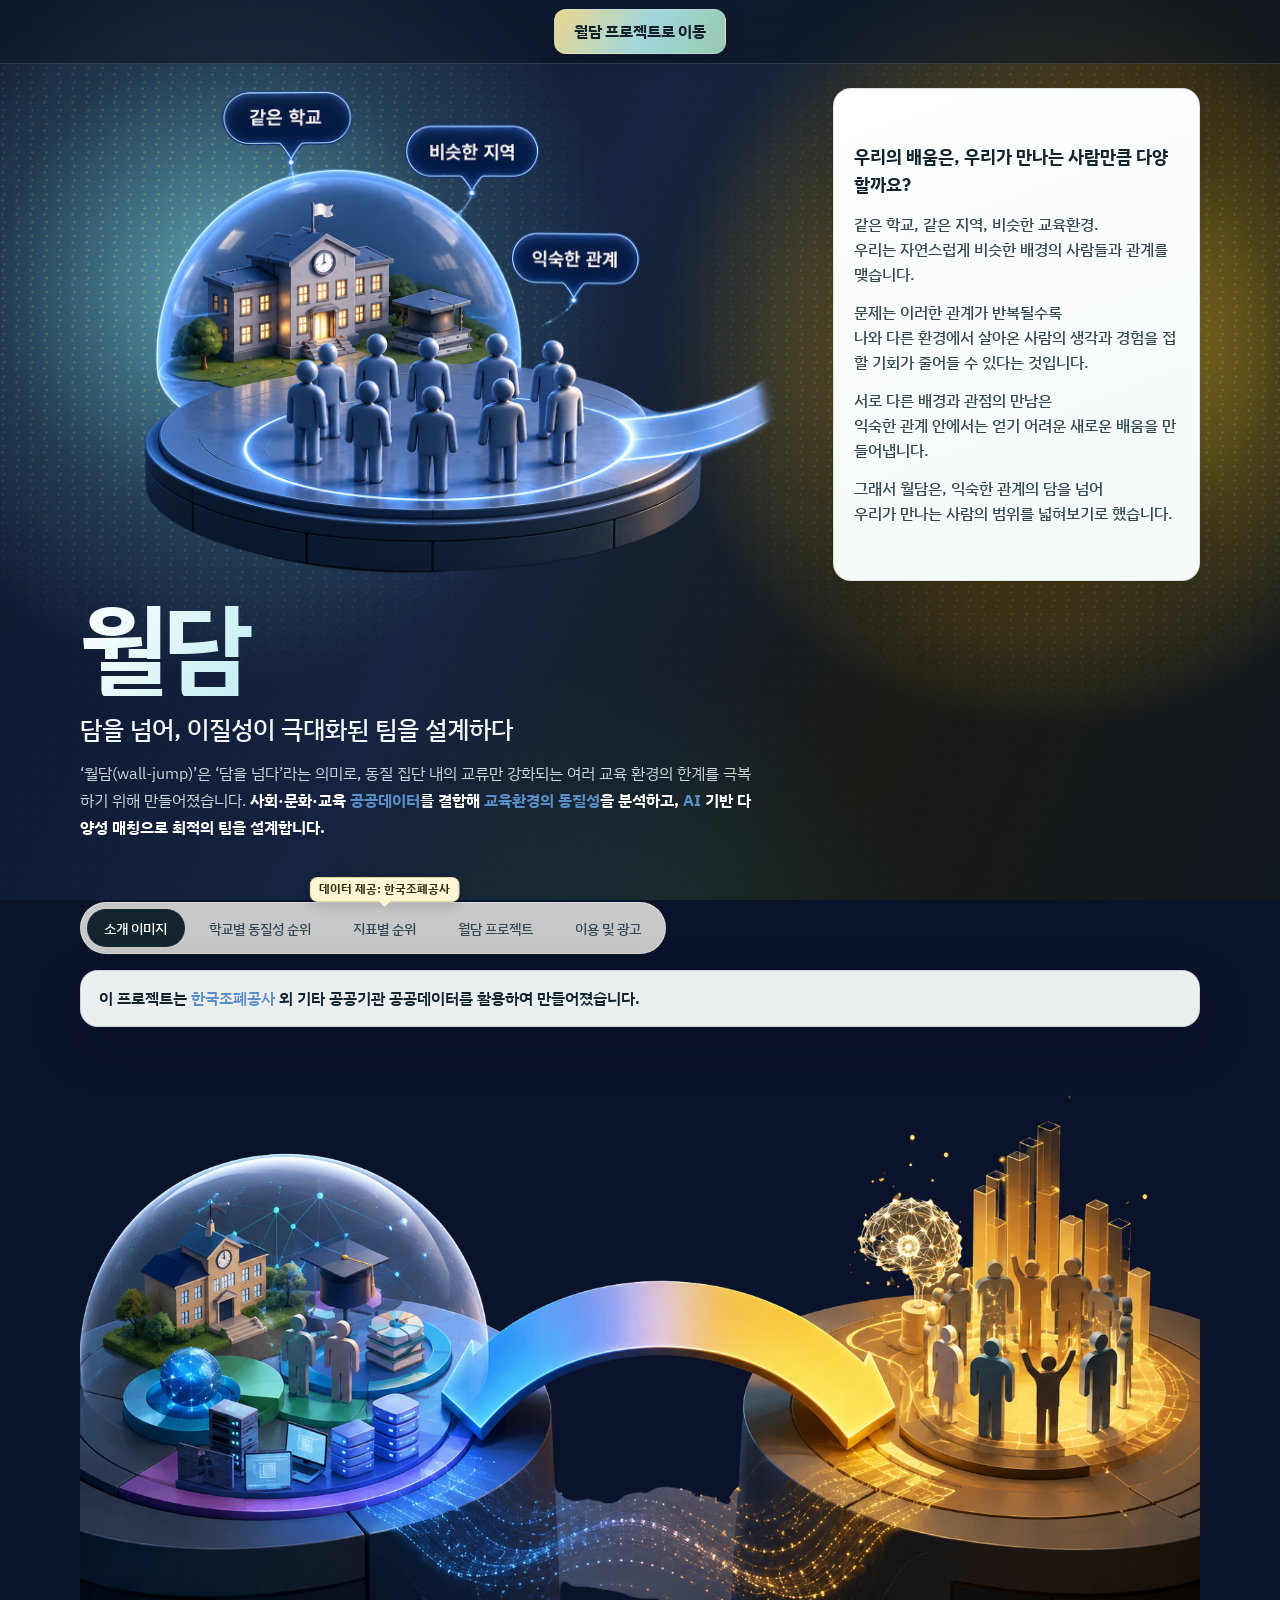
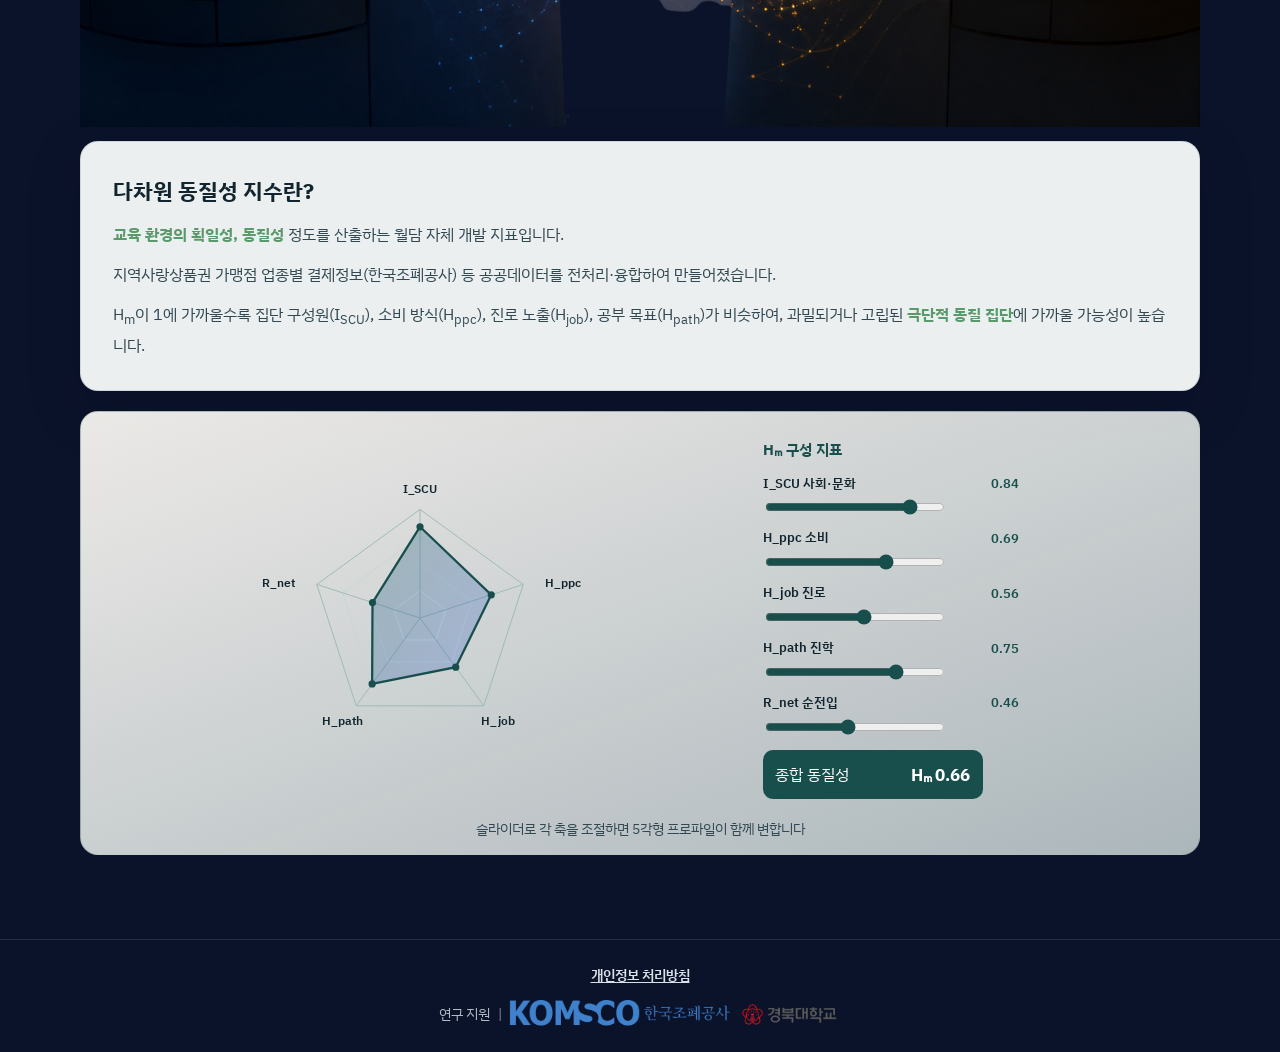
==== commit 45f6c3e3: "개인정보 처리방침 페이지 추가 및 푸터 링크 연결 Co-authored-by: 34144 <3414401@users.noreply.github.com>" ====
--- a/index.html
+++ b/index.html
@@ -7,7 +7,7 @@
   <link rel="preconnect" href="https://fonts.googleapis.com" />
   <link rel="preconnect" href="https://fonts.gstatic.com" crossorigin />
   <link href="https://fonts.googleapis.com/css2?family=IBM+Plex+Sans+KR:wght@300;400;500;600;700&display=swap" rel="stylesheet" />
-  <link rel="stylesheet" href="css/styles.css?v=20260813ah" />
+  <link rel="stylesheet" href="css/styles.css?v=20260814a" />
 </head>
 <body>
   <div class="bg-atmosphere" aria-hidden="true"></div>
@@ -334,6 +334,9 @@
   </main>
 
   <footer class="site-footer">
+    <p class="footer-links">
+      <a href="privacy.html">개인정보 처리방침</a>
+    </p>
     <p class="footer-support">
       <span>연구 지원</span>
       <span class="footer-support-sep" aria-hidden="true">|</span>
--- a/css/styles.css
+++ b/css/styles.css
@@ -1367,6 +1367,83 @@
   border-top: 1px solid rgba(255, 255, 255, 0.12);
 }
 
+.footer-links {
+  margin: 0 0 0.85rem;
+}
+
+.footer-links a {
+  color: rgba(236, 244, 248, 0.92);
+  text-decoration: underline;
+  text-underline-offset: 0.18em;
+  font-weight: 600;
+}
+
+.footer-links a:hover {
+  color: #fff;
+}
+
+.policy-main {
+  width: min(860px, calc(100% - 2rem));
+  margin: 0 auto;
+  padding: 4.25rem 0 3rem;
+}
+
+.policy-card {
+  padding: clamp(1.25rem, 3vw, 2rem);
+  border-radius: var(--radius);
+  border: 1px solid var(--line);
+  background: linear-gradient(160deg, #ffffff 0%, #f3faf8 100%);
+  box-shadow: var(--shadow);
+  color: var(--ink-soft);
+}
+
+.policy-back {
+  margin: 0 0 1rem;
+}
+
+.policy-back a {
+  color: var(--moss-deep);
+  font-weight: 600;
+  text-decoration: none;
+}
+
+.policy-back a:hover {
+  text-decoration: underline;
+}
+
+.policy-card h1 {
+  margin: 0 0 0.35rem;
+  color: var(--ink);
+  font-size: clamp(1.6rem, 4vw, 2.1rem);
+}
+
+.policy-updated {
+  margin: 0 0 1.25rem;
+  font-size: 0.9rem;
+  opacity: 0.8;
+}
+
+.policy-card h2 {
+  margin: 1.4rem 0 0.55rem;
+  color: var(--ink);
+  font-size: 1.08rem;
+}
+
+.policy-card p,
+.policy-card li {
+  line-height: 1.7;
+}
+
+.policy-card ul {
+  margin: 0.4rem 0 0;
+  padding-left: 1.2rem;
+}
+
+.policy-card a {
+  color: var(--moss-deep);
+  word-break: break-all;
+}
+
 .footer-support {
   display: inline-flex;
   align-items: center;
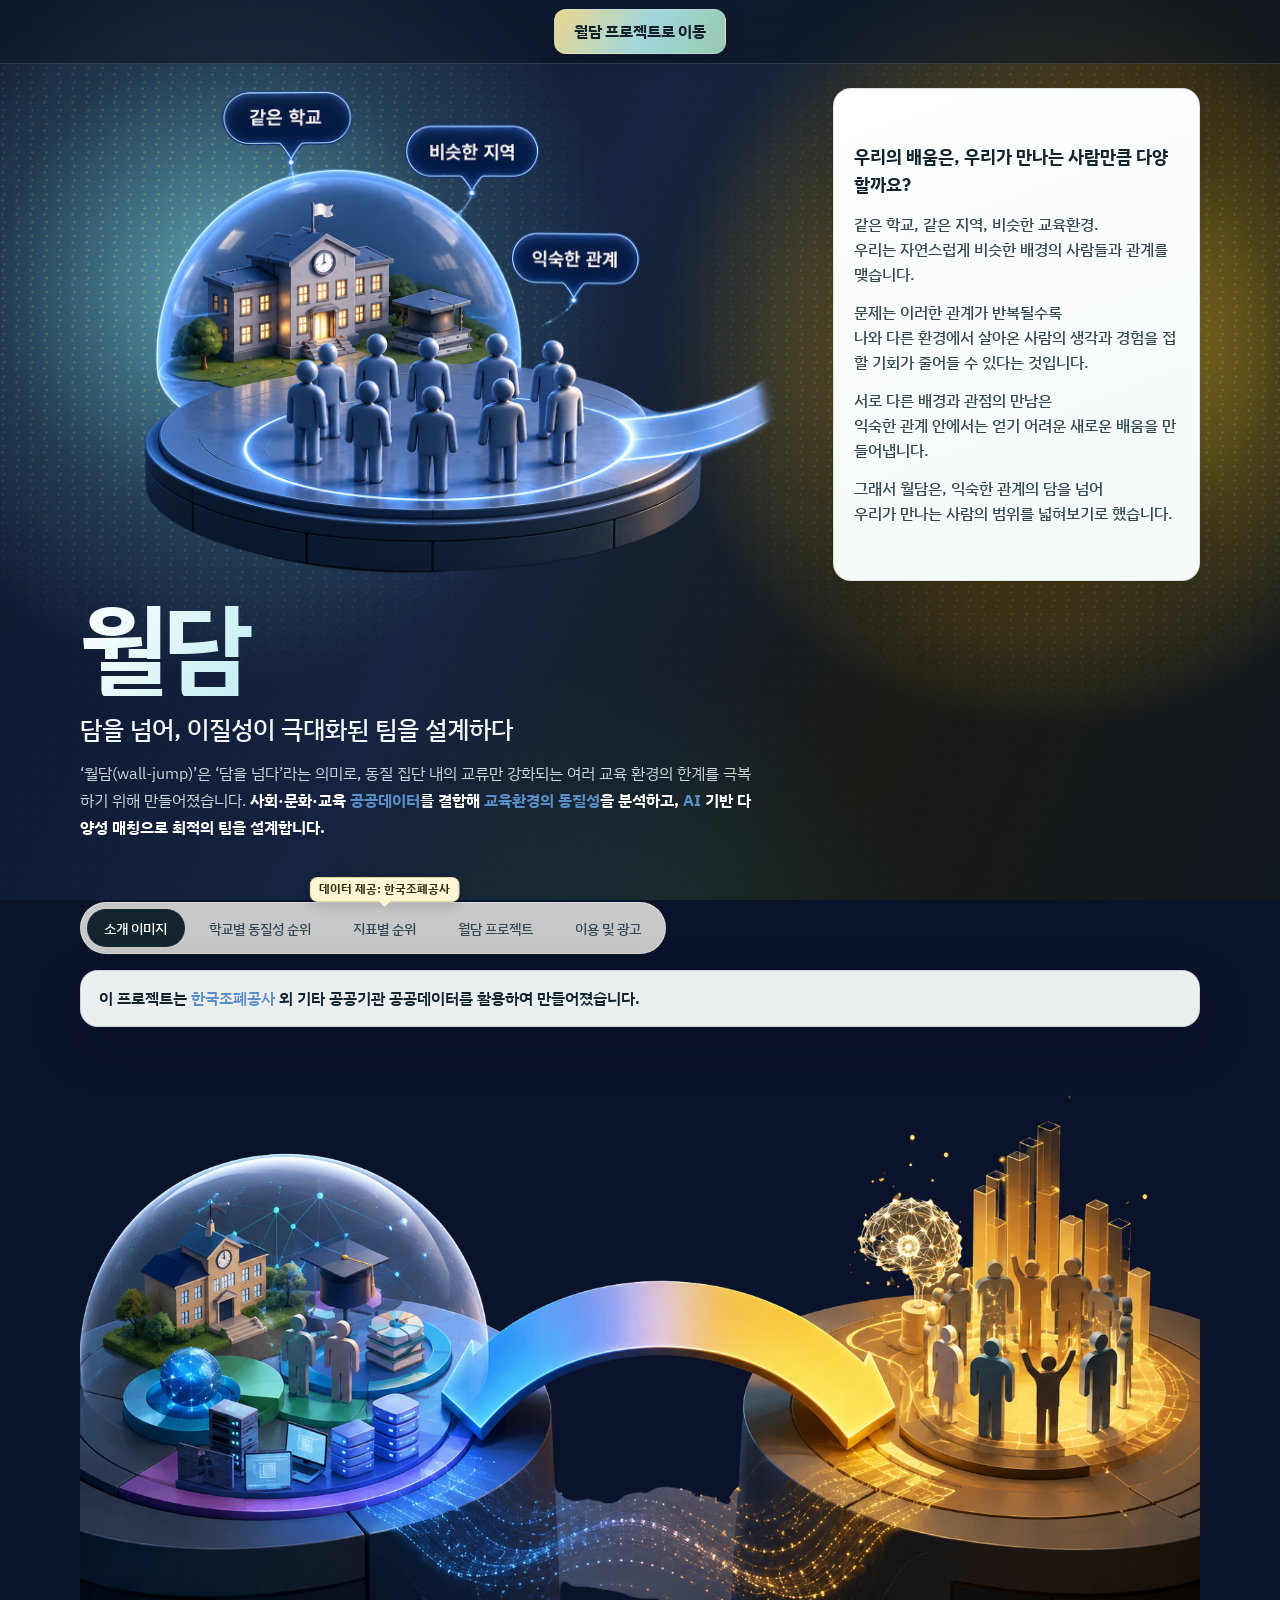
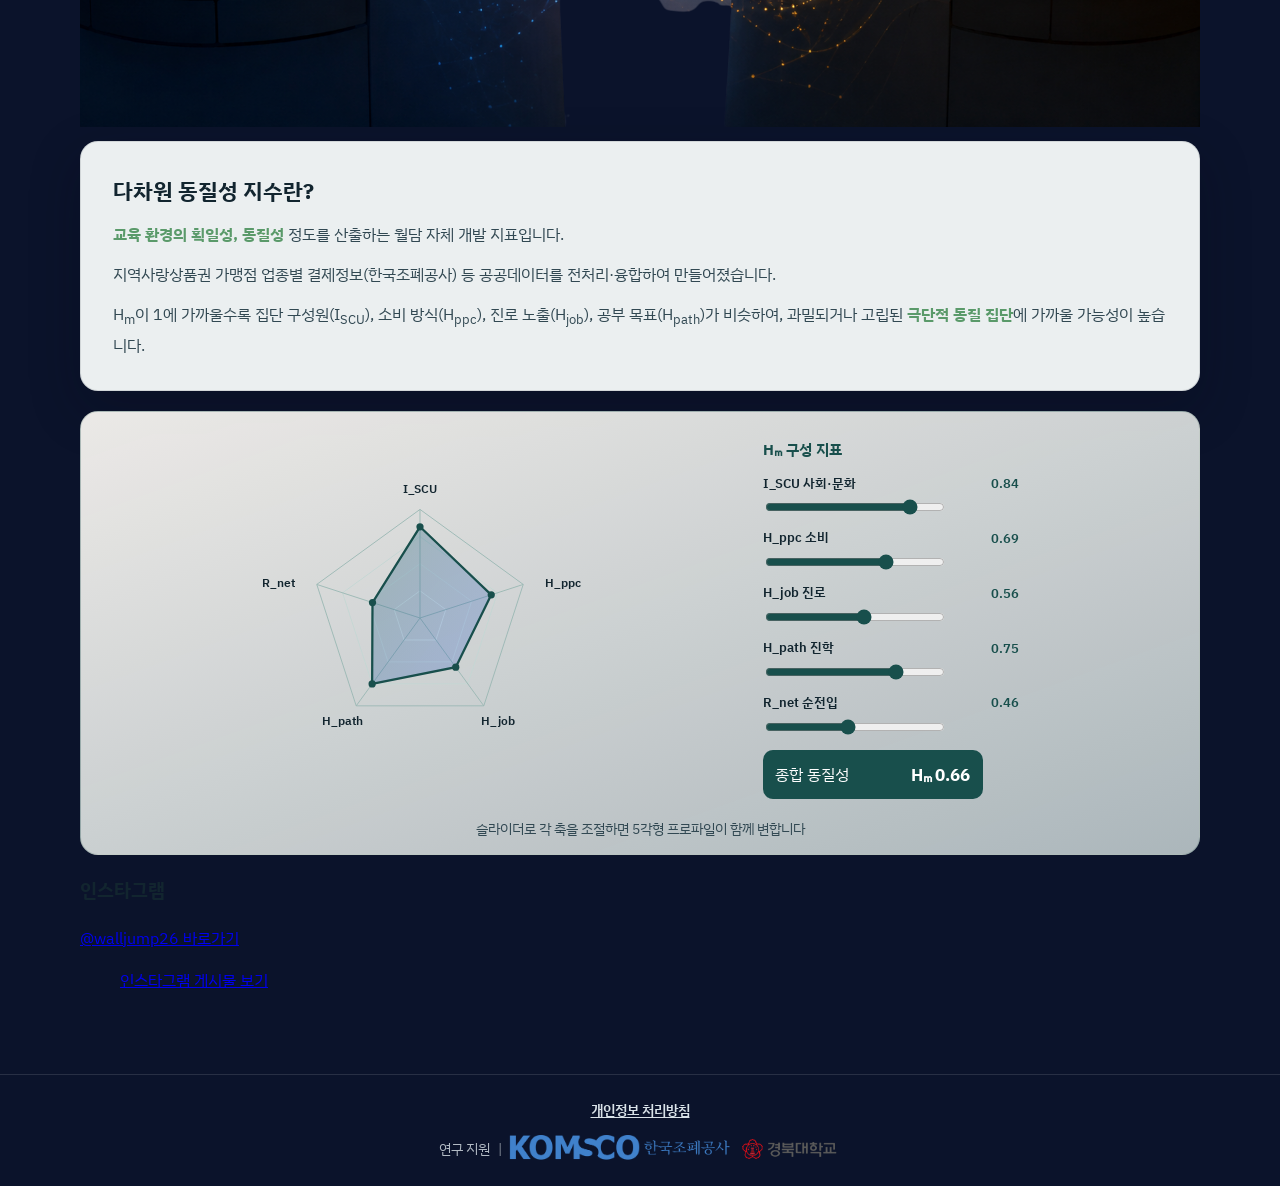
==== commit e6b01f01: "소개 탭 인포그래픽 아래에 인스타그램 게시물 임베드 추가 Co-authored-by: 34144 <3414401@users.noreply.github.com>" ====
--- a/index.html
+++ b/index.html
@@ -4,10 +4,12 @@
   <meta charset="UTF-8" />
   <meta name="viewport" content="width=device-width, initial-scale=1" />
   <title>월담 — 다차원 동질성 지표</title>
+  <script async src="https://pagead2.googlesyndication.com/pagead/js/adsbygoogle.js?client=ca-pub-2885808538242261"
+     crossorigin="anonymous"></script>
   <link rel="preconnect" href="https://fonts.googleapis.com" />
   <link rel="preconnect" href="https://fonts.gstatic.com" crossorigin />
   <link href="https://fonts.googleapis.com/css2?family=IBM+Plex+Sans+KR:wght@300;400;500;600;700&display=swap" rel="stylesheet" />
-  <link rel="stylesheet" href="css/styles.css?v=20260814a" />
+  <link rel="stylesheet" href="css/styles.css?v=20260815b" />
 </head>
 <body>
   <div class="bg-atmosphere" aria-hidden="true"></div>
@@ -164,6 +166,26 @@
               <figcaption class="infographic-caption">슬라이더로 각 축을 조절하면 5각형 프로파일이 함께 변합니다</figcaption>
             </figure>
           </div>
+
+          <section class="instagram-feed" aria-label="월담 인스타그램">
+            <div class="instagram-feed-head">
+              <h3>인스타그램</h3>
+              <a
+                href="https://www.instagram.com/walljump26?igsh=MXV3ejFybWF0Z3llaA=="
+                target="_blank"
+                rel="noopener noreferrer"
+              >@walljump26 바로가기</a>
+            </div>
+            <div class="instagram-embed-grid">
+              <blockquote
+                class="instagram-media"
+                data-instgrm-permalink="https://www.instagram.com/p/DcAS3ciEyLt/?utm_source=ig_embed&amp;utm_campaign=loading"
+                data-instgrm-version="14"
+              >
+                <a href="https://www.instagram.com/p/DcAS3ciEyLt/" target="_blank" rel="noopener noreferrer">인스타그램 게시물 보기</a>
+              </blockquote>
+            </div>
+          </section>
         </div>
 
         <!-- Tab 2: School rankings -->
@@ -345,6 +367,7 @@
     </p>
   </footer>
 
-  <script src="js/app.js?v=20260813ac" type="module"></script>
+  <script src="js/app.js?v=20260815b" type="module"></script>
+  <script async src="https://www.instagram.com/embed.js"></script>
 </body>
 </html>
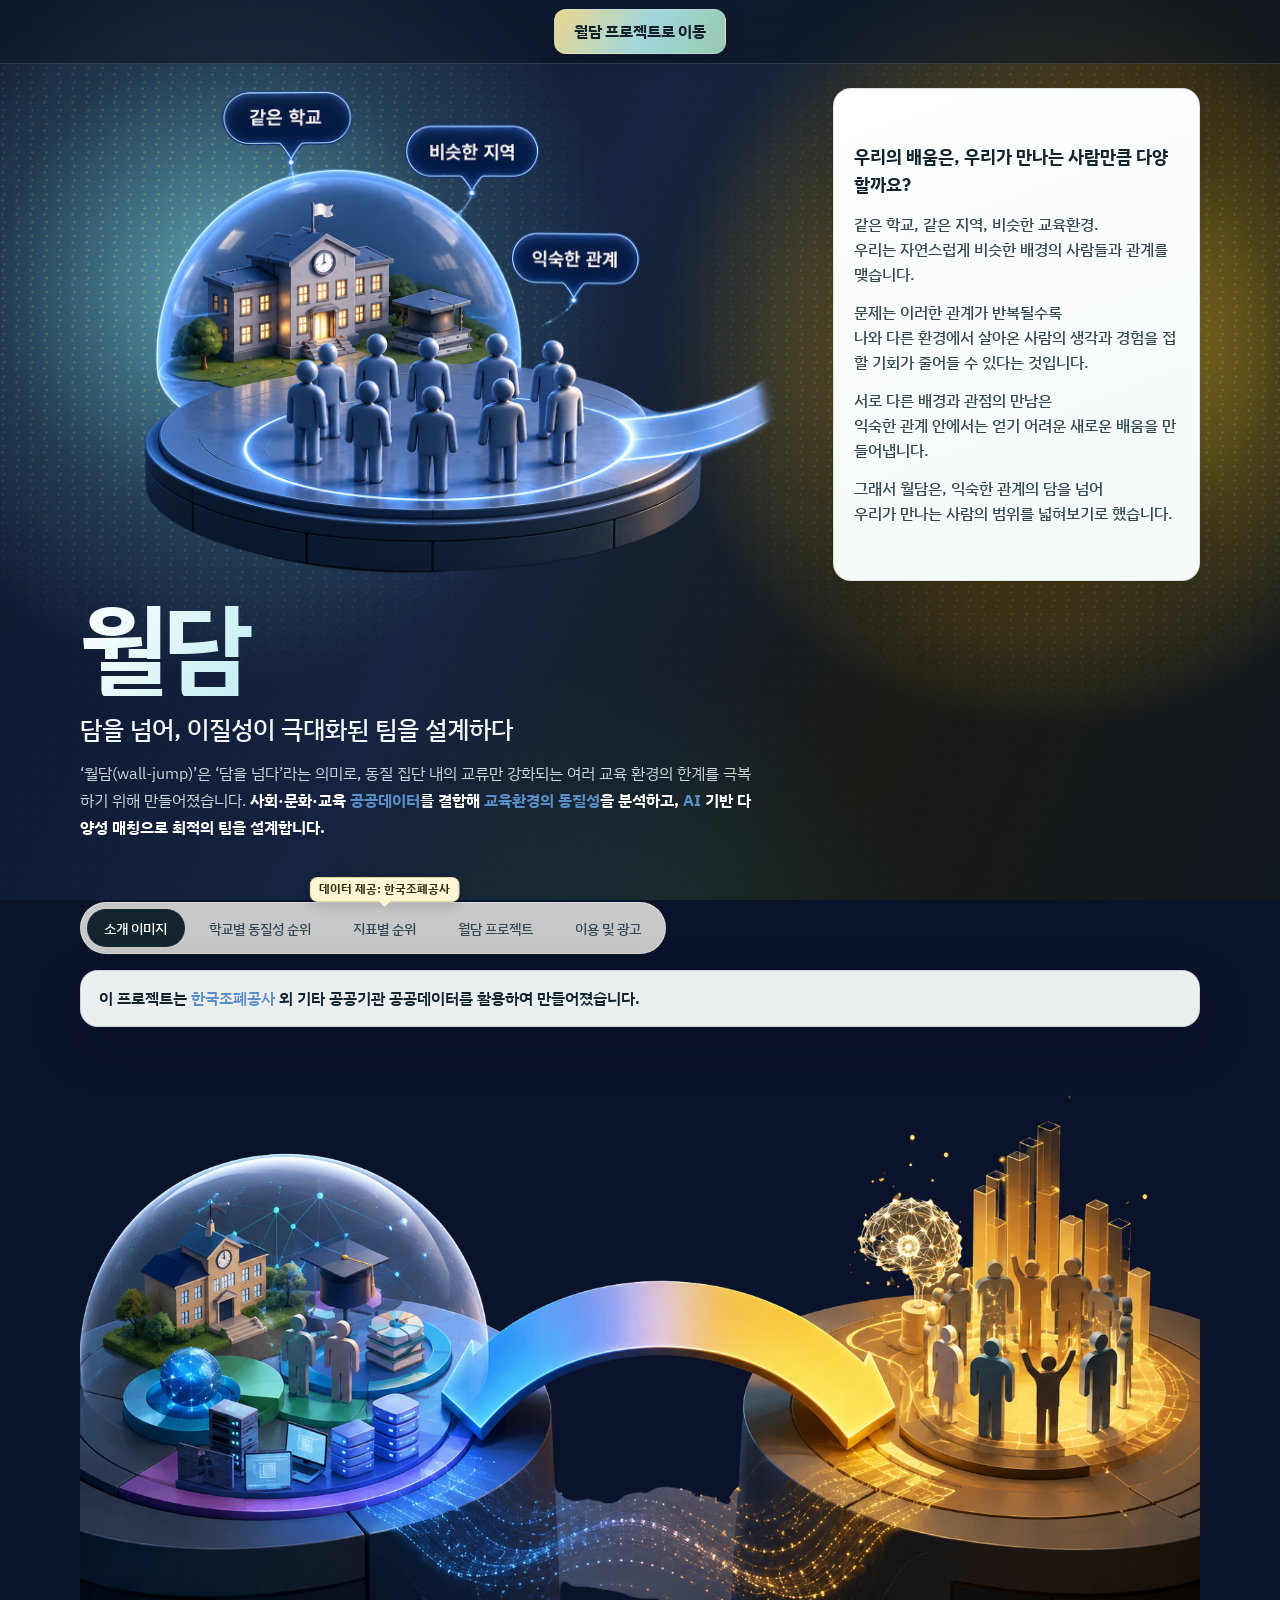
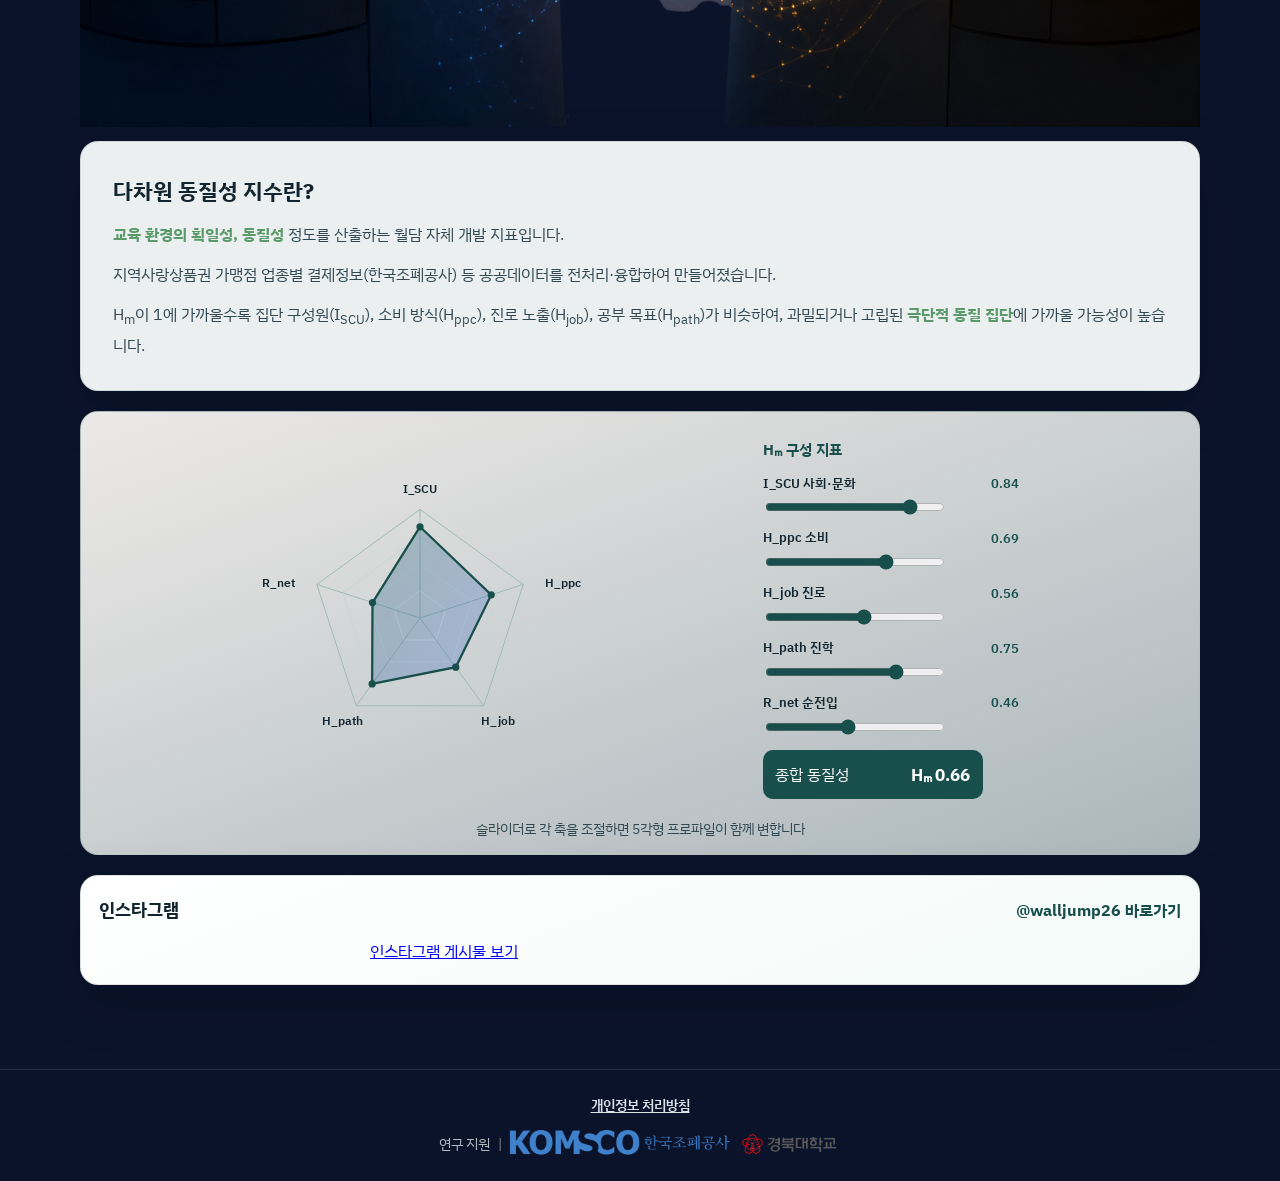
==== commit da72eeb0: "인스타그램 피드 섹션 스타일 추가 Co-authored-by: 34144 <3414401@users.noreply.github.com>" ====
--- a/index.html
+++ b/index.html
@@ -9,7 +9,7 @@
   <link rel="preconnect" href="https://fonts.googleapis.com" />
   <link rel="preconnect" href="https://fonts.gstatic.com" crossorigin />
   <link href="https://fonts.googleapis.com/css2?family=IBM+Plex+Sans+KR:wght@300;400;500;600;700&display=swap" rel="stylesheet" />
-  <link rel="stylesheet" href="css/styles.css?v=20260815b" />
+  <link rel="stylesheet" href="css/styles.css?v=20260815c" />
 </head>
 <body>
   <div class="bg-atmosphere" aria-hidden="true"></div>
--- a/css/styles.css
+++ b/css/styles.css
@@ -423,6 +423,53 @@
   margin-bottom: 1.25rem;
   padding: 1rem 0.9rem 0.9rem;
   overflow: hidden;
+}
+
+.instagram-feed {
+  margin: 0 0 1.25rem;
+  padding: 1.1rem 1.15rem 1.25rem;
+  border-radius: var(--radius);
+  border: 1px solid var(--line);
+  background: linear-gradient(160deg, #ffffff 0%, #f3faf8 100%);
+  box-shadow: var(--shadow);
+}
+
+.instagram-feed-head {
+  display: flex;
+  align-items: baseline;
+  justify-content: space-between;
+  gap: 0.75rem;
+  flex-wrap: wrap;
+  margin-bottom: 0.85rem;
+}
+
+.instagram-feed-head h3 {
+  margin: 0;
+  color: var(--ink);
+  font-size: 1.15rem;
+}
+
+.instagram-feed-head a {
+  color: var(--moss-deep);
+  font-weight: 700;
+  text-decoration: none;
+}
+
+.instagram-feed-head a:hover {
+  text-decoration: underline;
+}
+
+.instagram-embed-grid {
+  display: flex;
+  justify-content: center;
+  width: 100%;
+}
+
+.instagram-embed-grid .instagram-media {
+  margin: 0 auto !important;
+  max-width: 540px !important;
+  width: 100% !important;
+  min-width: 0 !important;
 }
 
 .hm-infographic {
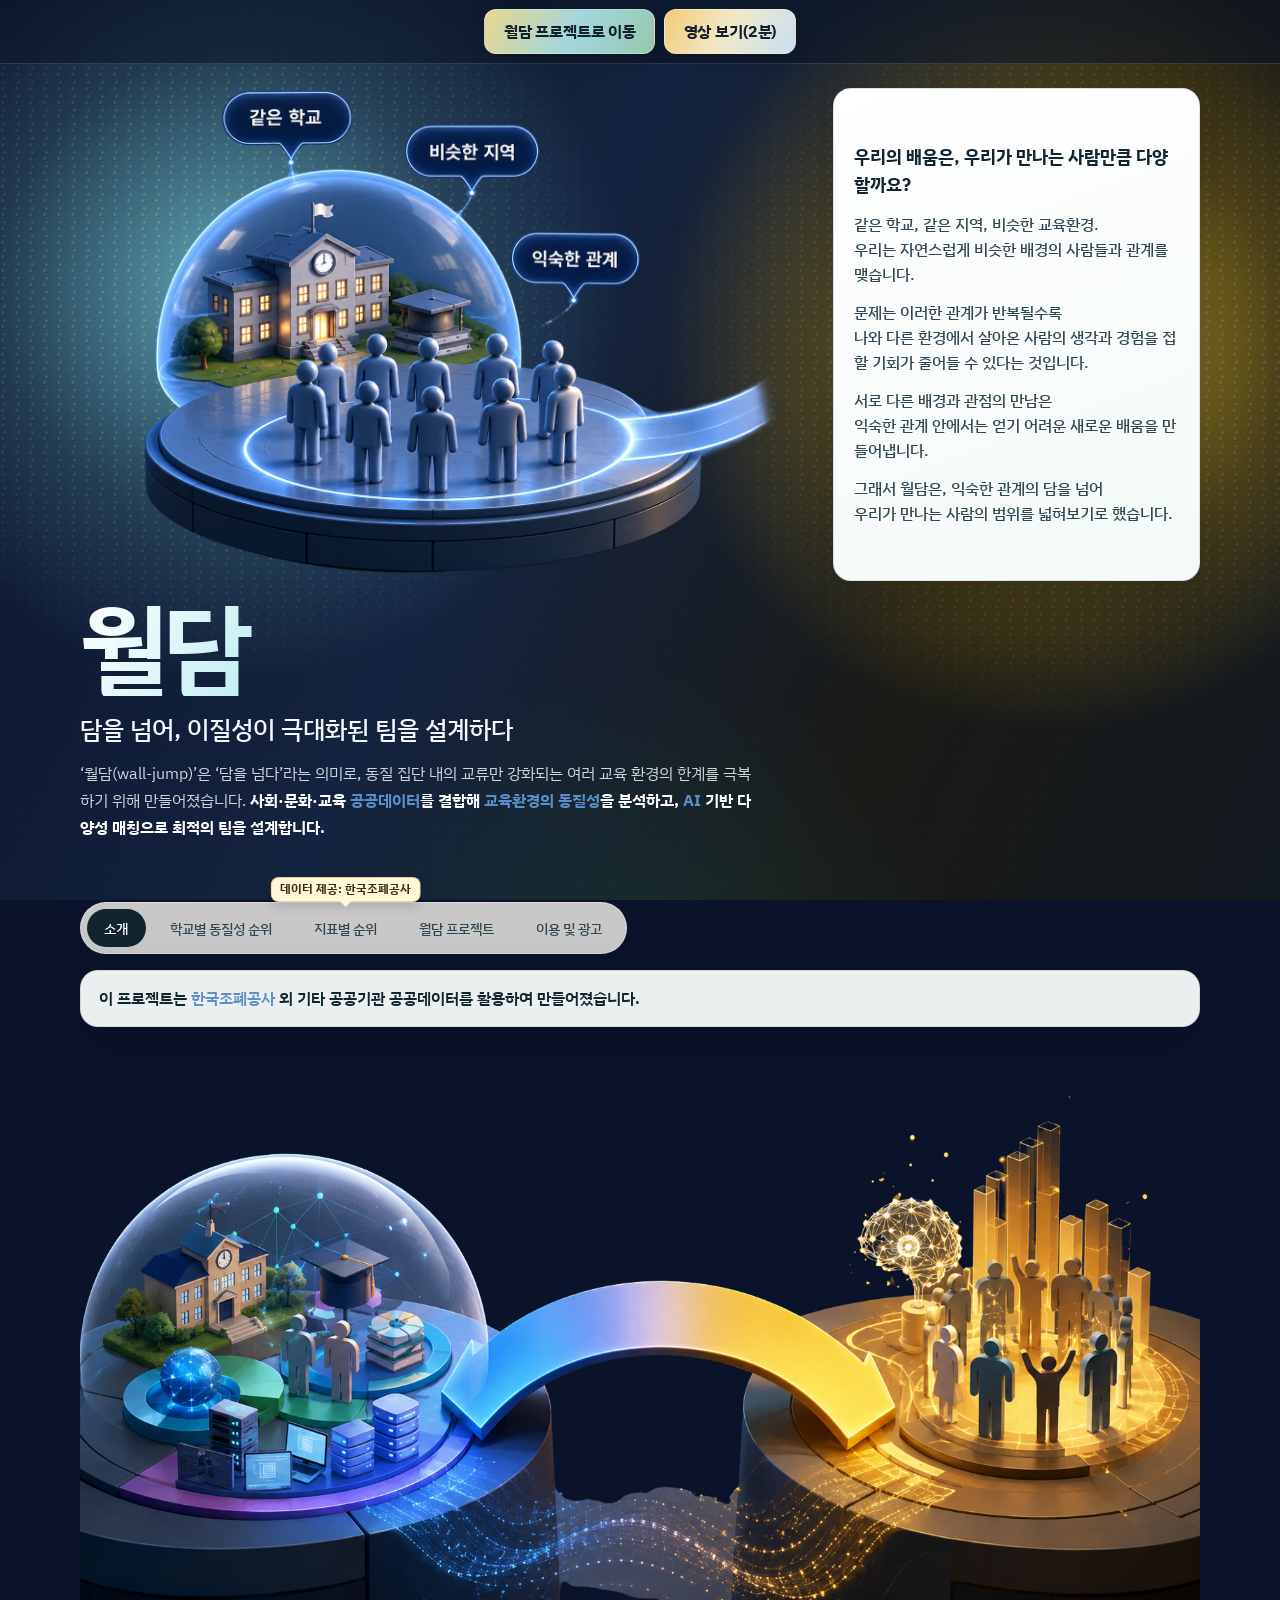
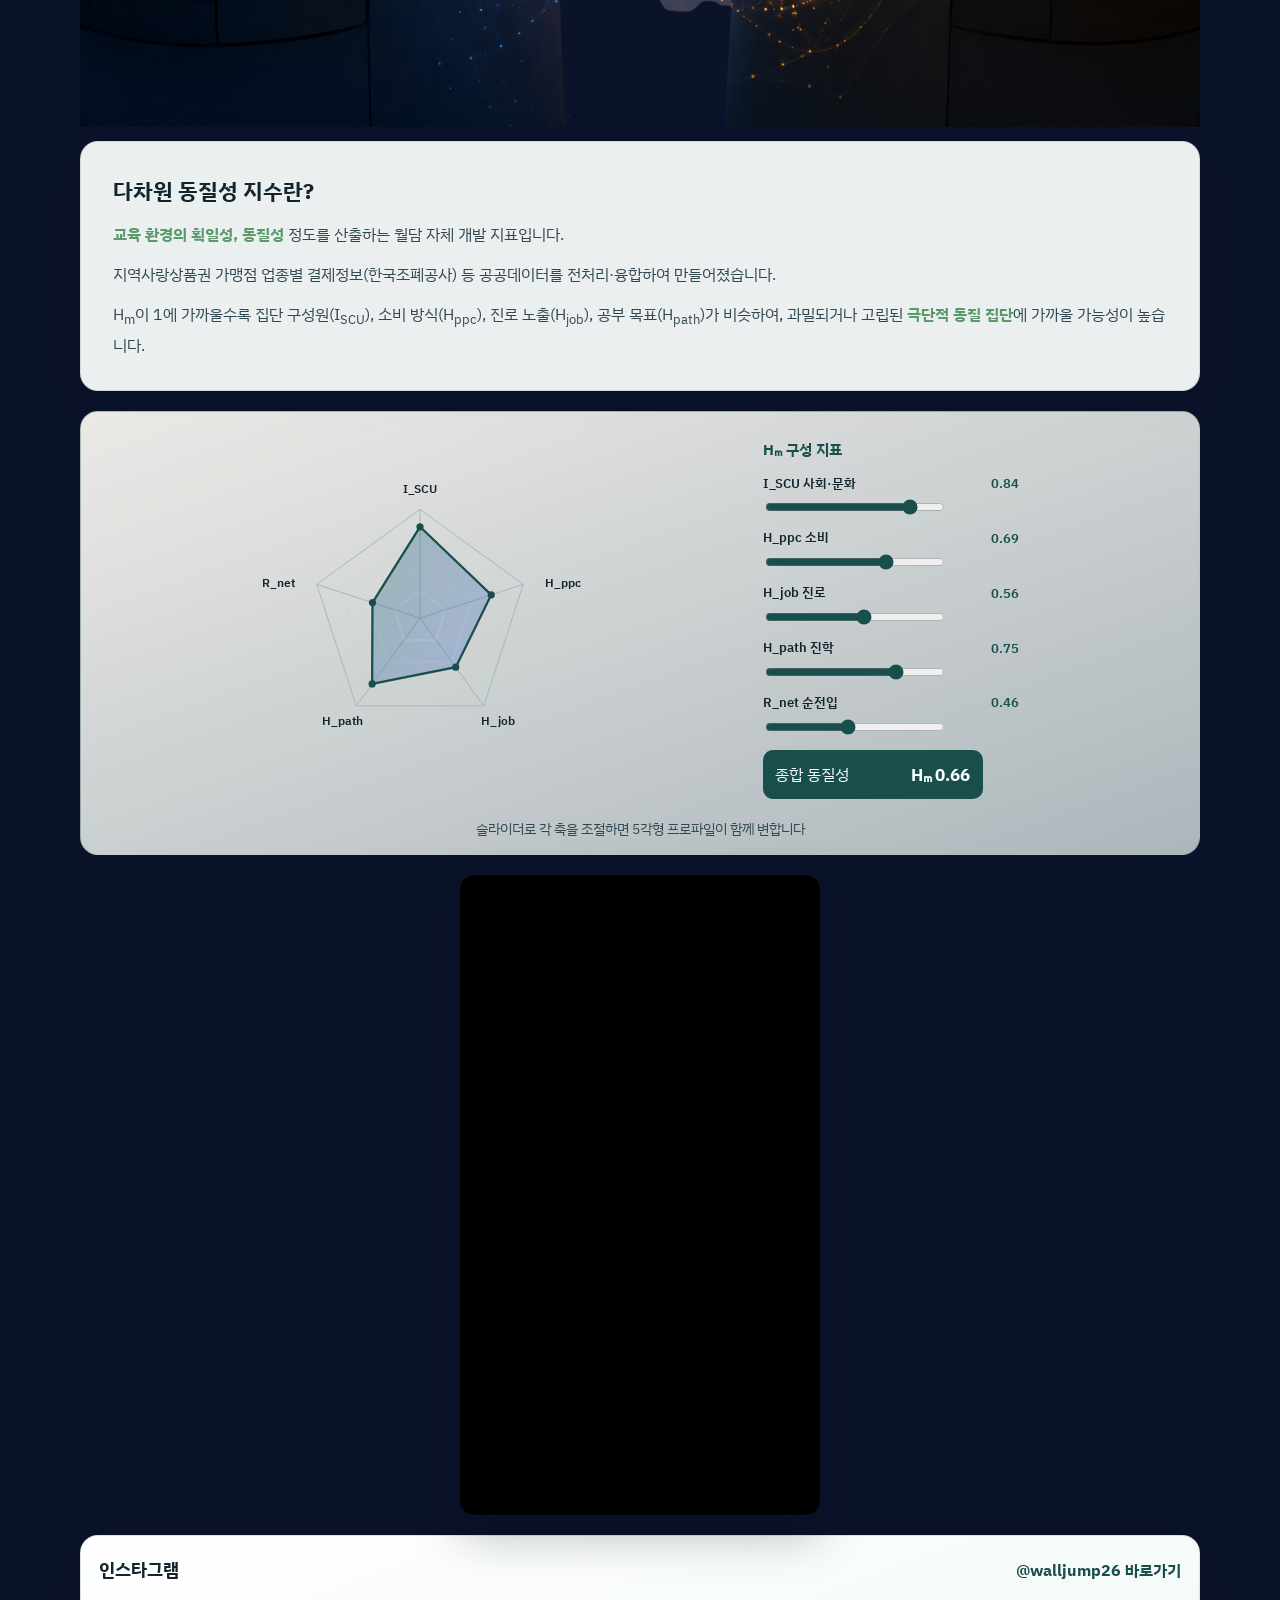
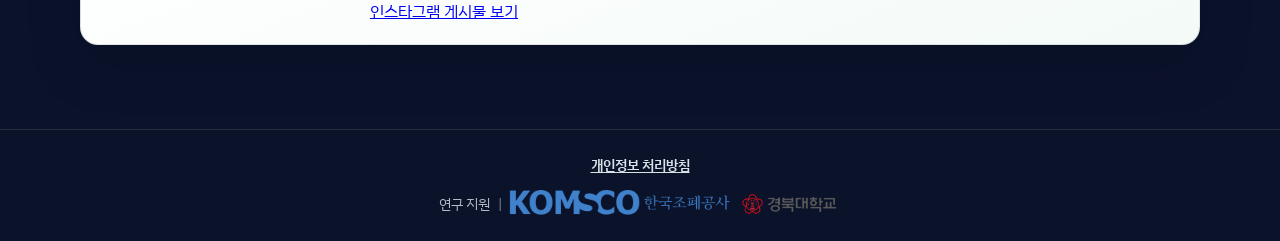
==== commit a078745f: "유튜브 쇼츠 임베드와 상단 영상 보기 버튼 추가, 소개 탭 이름 변경 Co-authored-by: 34144 <3414401@users.noreply.github.com>" ====
--- a/index.html
+++ b/index.html
@@ -9,20 +9,30 @@
   <link rel="preconnect" href="https://fonts.googleapis.com" />
   <link rel="preconnect" href="https://fonts.gstatic.com" crossorigin />
   <link href="https://fonts.googleapis.com/css2?family=IBM+Plex+Sans+KR:wght@300;400;500;600;700&display=swap" rel="stylesheet" />
-  <link rel="stylesheet" href="css/styles.css?v=20260815c" />
+  <link rel="stylesheet" href="css/styles.css?v=20260817a" />
 </head>
 <body>
   <div class="bg-atmosphere" aria-hidden="true"></div>
 
   <div class="top-sticky-bar">
-    <a
-      class="top-sticky-btn"
-      href="https://3414401.github.io/wall-dam/#/"
-      target="_blank"
-      rel="noopener noreferrer"
-    >
-      월담 프로젝트로 이동
-    </a>
+    <div class="top-sticky-actions">
+      <a
+        class="top-sticky-btn"
+        href="https://3414401.github.io/wall-dam/#/"
+        target="_blank"
+        rel="noopener noreferrer"
+      >
+        월담 프로젝트로 이동
+      </a>
+      <a
+        class="top-sticky-btn top-sticky-btn-video"
+        href="https://youtube.com/shorts/m3lFAs9quGQ?si=WzzdnS_dspiWgJLz"
+        target="_blank"
+        rel="noopener noreferrer"
+      >
+        영상 보기(2분)
+      </a>
+    </div>
   </div>
 
   <main>
@@ -65,7 +75,7 @@
       </div>
 
       <div class="subtabs" role="tablist" aria-label="설명 하위 탭">
-        <button class="subtab is-active" role="tab" aria-selected="true" data-subtab="image" type="button">소개 이미지</button>
+        <button class="subtab is-active" role="tab" aria-selected="true" data-subtab="image" type="button">소개</button>
         <button class="subtab" role="tab" aria-selected="false" data-subtab="school-rank" type="button">학교별 동질성 순위</button>
         <span class="bubble-anchor">
           <span class="data-bubble">데이터 제공: 한국조폐공사</span>
@@ -167,6 +177,18 @@
             </figure>
           </div>
 
+          <section class="media-video-slot" aria-label="월담 소개 영상">
+            <div class="youtube-shorts-frame">
+              <iframe
+                src="https://www.youtube.com/embed/m3lFAs9quGQ"
+                title="월담 소개 영상"
+                allow="accelerometer; autoplay; clipboard-write; encrypted-media; gyroscope; picture-in-picture; web-share"
+                referrerpolicy="strict-origin-when-cross-origin"
+                allowfullscreen
+              ></iframe>
+            </div>
+          </section>
+
           <section class="instagram-feed" aria-label="월담 인스타그램">
             <div class="instagram-feed-head">
               <h3>인스타그램</h3>
@@ -254,6 +276,17 @@
             >
               <span class="project-link-text">⭐월담 프로젝트로 이동🧱</span>
             </a>
+            <section class="media-video-slot" aria-label="월담 프로젝트 영상">
+              <div class="youtube-shorts-frame">
+                <iframe
+                  src="https://www.youtube.com/embed/m3lFAs9quGQ"
+                  title="월담 프로젝트 영상"
+                  allow="accelerometer; autoplay; clipboard-write; encrypted-media; gyroscope; picture-in-picture; web-share"
+                  referrerpolicy="strict-origin-when-cross-origin"
+                  allowfullscreen
+                ></iframe>
+              </div>
+            </section>
             <img
               class="project-promo-image"
               src="images/project-promo.png?v=20260813u"
--- a/css/styles.css
+++ b/css/styles.css
@@ -94,6 +94,15 @@
   border-bottom: 1px solid rgba(255, 255, 255, 0.14);
   backdrop-filter: blur(12px);
   -webkit-backdrop-filter: blur(12px);
+}
+
+.top-sticky-actions {
+  display: flex;
+  align-items: center;
+  justify-content: center;
+  flex-wrap: wrap;
+  gap: 0.55rem;
+  width: min(100%, 720px);
 }
 
 .top-sticky-btn {
@@ -120,10 +129,44 @@
   transition: transform 0.18s ease, box-shadow 0.18s ease, filter 0.18s ease;
 }
 
+.top-sticky-btn-video {
+  background: linear-gradient(
+    120deg,
+    rgba(255, 214, 120, 0.95) 0%,
+    rgba(255, 245, 210, 0.95) 48%,
+    rgba(210, 235, 255, 0.95) 100%
+  );
+}
+
 .top-sticky-btn:hover {
   transform: translateY(-1px);
   filter: brightness(1.04);
   box-shadow: 0 10px 22px rgba(0, 0, 0, 0.24);
+}
+
+.media-video-slot {
+  display: flex;
+  justify-content: center;
+  margin: 0 0 1.25rem;
+}
+
+.youtube-shorts-frame {
+  position: relative;
+  width: min(100%, 360px);
+  aspect-ratio: 9 / 16;
+  border-radius: 14px;
+  overflow: hidden;
+  border: 1px solid var(--line);
+  background: #000;
+  box-shadow: var(--shadow);
+}
+
+.youtube-shorts-frame iframe {
+  position: absolute;
+  inset: 0;
+  width: 100%;
+  height: 100%;
+  border: 0;
 }
 
 .site-header {
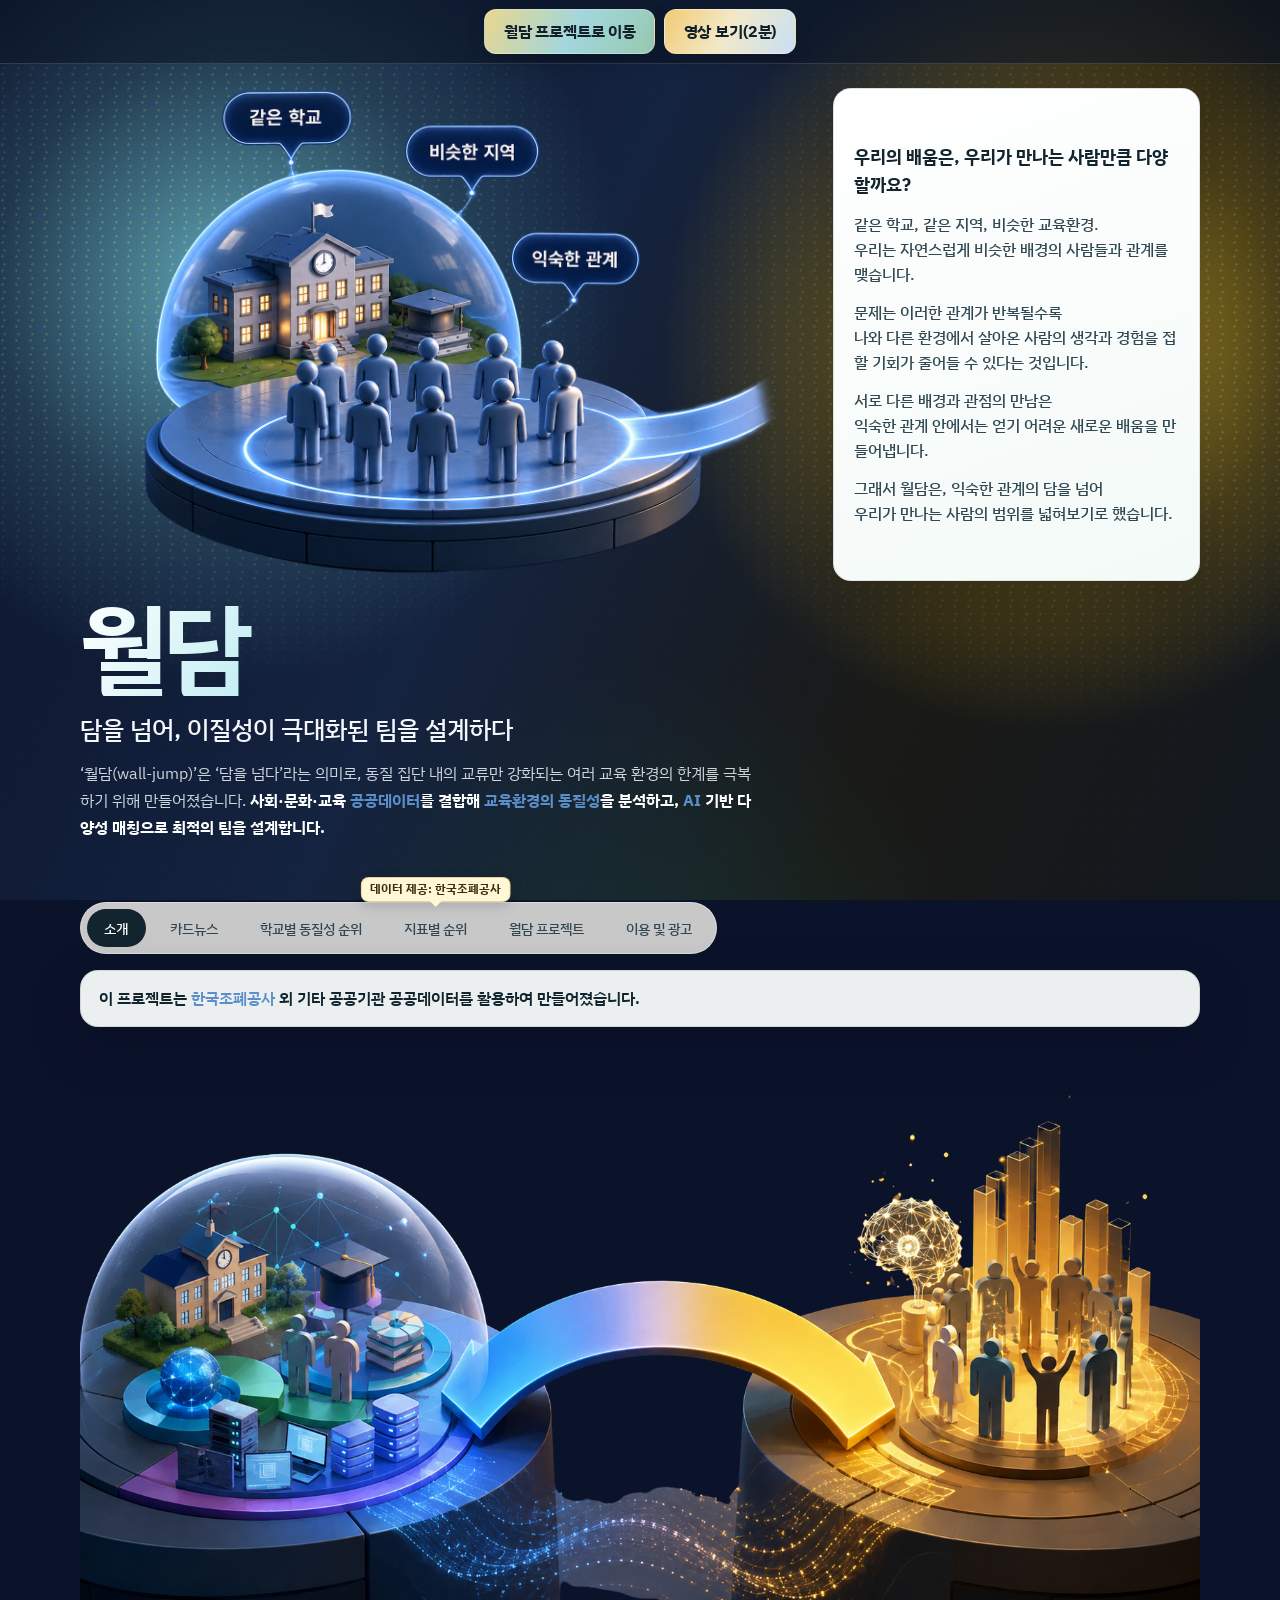
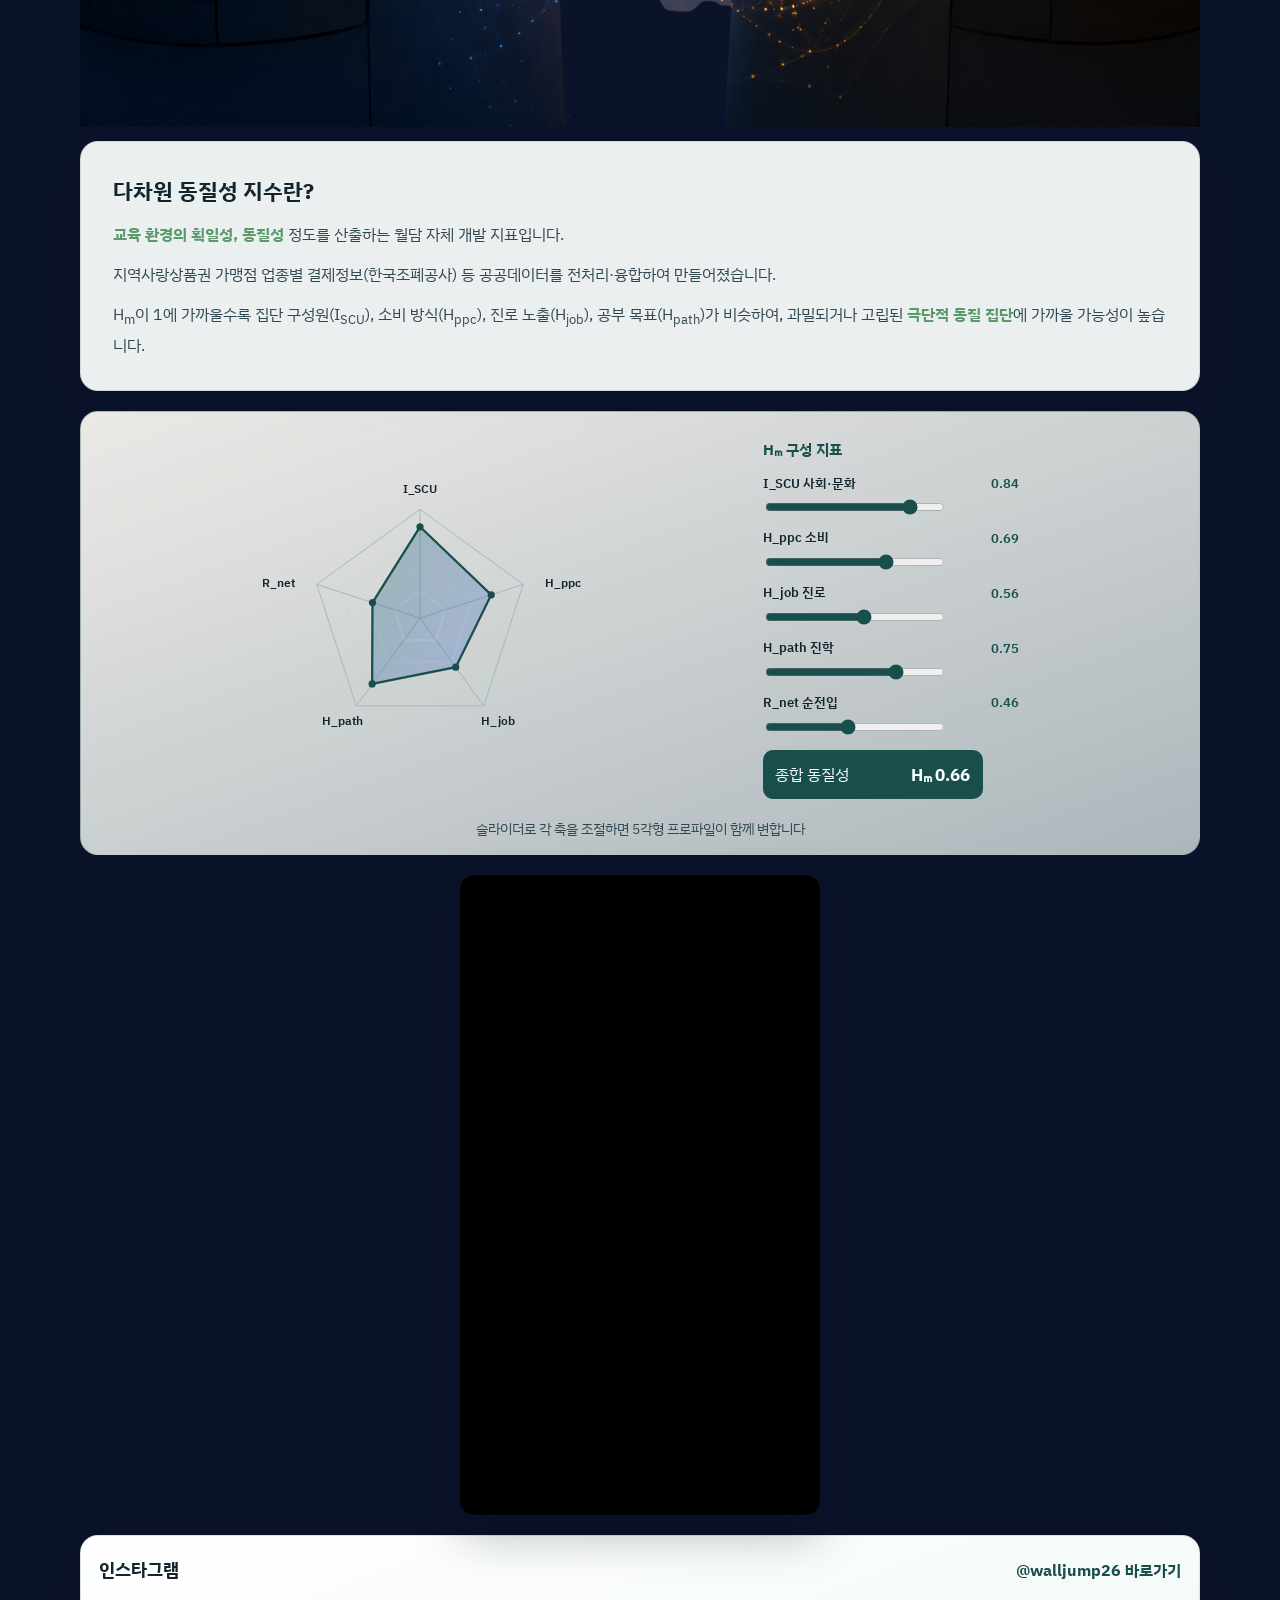
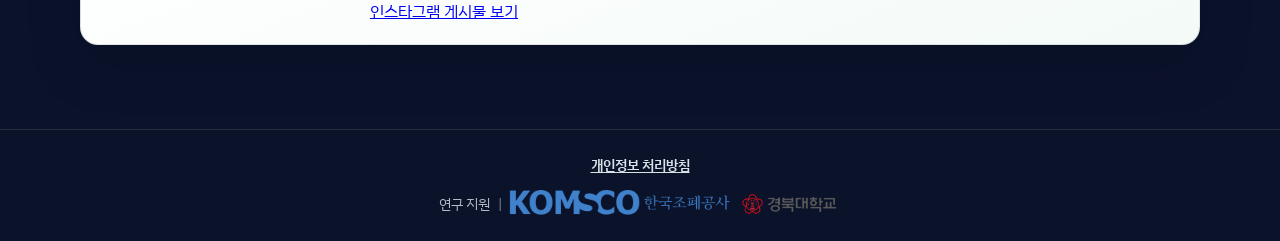
==== commit db1c61ff: "카드뉴스 탭 추가: 1화·2화 시리즈와 본문 요약 포함 Co-authored-by: 34144 <3414401@users.noreply.github.com>" ====
--- a/index.html
+++ b/index.html
@@ -9,7 +9,7 @@
   <link rel="preconnect" href="https://fonts.googleapis.com" />
   <link rel="preconnect" href="https://fonts.gstatic.com" crossorigin />
   <link href="https://fonts.googleapis.com/css2?family=IBM+Plex+Sans+KR:wght@300;400;500;600;700&display=swap" rel="stylesheet" />
-  <link rel="stylesheet" href="css/styles.css?v=20260817a" />
+  <link rel="stylesheet" href="css/styles.css?v=20260826a" />
 </head>
 <body>
   <div class="bg-atmosphere" aria-hidden="true"></div>
@@ -76,6 +76,7 @@
 
       <div class="subtabs" role="tablist" aria-label="설명 하위 탭">
         <button class="subtab is-active" role="tab" aria-selected="true" data-subtab="image" type="button">소개</button>
+        <button class="subtab" role="tab" aria-selected="false" data-subtab="cardnews" type="button">카드뉴스</button>
         <button class="subtab" role="tab" aria-selected="false" data-subtab="school-rank" type="button">학교별 동질성 순위</button>
         <span class="bubble-anchor">
           <span class="data-bubble">데이터 제공: 한국조폐공사</span>
@@ -210,6 +211,76 @@
           </section>
         </div>
 
+        <!-- Tab: Card news -->
+        <div class="subpanel" id="sub-cardnews" role="tabpanel" hidden>
+          <div class="panel-toolbar">
+            <h2>월담 카드뉴스</h2>
+            <p class="hint">동질화 문제와 공공데이터, 월담이 시작된 이야기를 카드뉴스로 만나보세요.</p>
+          </div>
+          <div class="cardnews-episode-buttons" role="group" aria-label="카드뉴스 회차 선택">
+            <button class="city-btn is-active" type="button" data-cardnews-ep="1">1화 · 동질화와 월담의 시작</button>
+            <button class="city-btn" type="button" data-cardnews-ep="2">2화 · 공공데이터란?</button>
+          </div>
+
+          <article class="cardnews-episode is-active" id="cardnews-ep-1" data-cardnews-panel="1">
+            <h3>1화 · 동질화와 월담의 시작</h3>
+            <p class="cardnews-lead">같은 환경에만 머물면 관계는 편해지지만, 시야는 좁아질 수 있습니다. 월담은 그 담을 넘어보려 시작했습니다.</p>
+            <figure class="cardnews-card">
+              <img src="images/cardnews/ep1/01.png?v=20260826a" alt="언제나 똑같은 친구들" />
+              <figcaption>언제나 똑같은 친구들 — 같은 동네, 비슷한 친구들과만 자라며 느끼는 답답함</figcaption>
+            </figure>
+            <figure class="cardnews-card">
+              <img src="images/cardnews/ep1/02.png?v=20260826a" alt="매일 똑같은 친구들" />
+              <figcaption>매일 똑같은 친구들 — 익숙한 관계가 우리를 얼마나 ‘동질화’시키고 있을까요?</figcaption>
+            </figure>
+            <figure class="cardnews-card">
+              <img src="images/cardnews/ep1/03.png?v=20260826a" alt="OECD 교우관계 지수 36위" />
+              <figcaption>OECD 국가 중 교우관계 지수 36위 — 관계 형성 능력이 낮은 이유로 ‘비슷한 환경’을 짚어봅니다.</figcaption>
+            </figure>
+            <figure class="cardnews-card">
+              <img src="images/cardnews/ep1/04.png?v=20260826a" alt="월담의 시작, 대학생들의 도전" />
+              <figcaption>월담의 시작 — 대학생들이 모여 웹사이트와 교육 환경을 바꾸기 위해 도전했습니다.</figcaption>
+            </figure>
+            <figure class="cardnews-card">
+              <img src="images/cardnews/ep1/05.png?v=20260826a" alt="한국조폐공사 지원과 교사 피드백" />
+              <figcaption>공공데이터·연구 지원과 현장 선생님들의 피드백이 월담을 키웠습니다.</figcaption>
+            </figure>
+            <figure class="cardnews-card">
+              <img src="images/cardnews/ep1/06.png?v=20260826a" alt="월담의 여정" />
+              <figcaption>월담은 AI와 공공데이터로 담을 넘는 교육환경을 만들고자 합니다.</figcaption>
+            </figure>
+          </article>
+
+          <article class="cardnews-episode" id="cardnews-ep-2" data-cardnews-panel="2" hidden>
+            <h3>2화 · 공공데이터란?</h3>
+            <p class="cardnews-lead">들어는 봤지만 막연했던 공공데이터. 일상 속 사례부터 활용법까지 쉽게 정리했습니다.</p>
+            <figure class="cardnews-card">
+              <img src="images/cardnews/ep2/01.png?v=20260826a" alt="공공데이터? 들어는 봤는데" />
+              <figcaption>공공데이터? 들어는 봤는데… — 2화의 시작</figcaption>
+            </figure>
+            <figure class="cardnews-card">
+              <img src="images/cardnews/ep2/02.png?v=20260826a" alt="공공 데이터가 뭐죠?" />
+              <figcaption>공공데이터는 국가·지자체·공공기관이 만든 정보이며, 국민 누구나 무료로 활용할 수 있습니다.</figcaption>
+            </figure>
+            <figure class="cardnews-card">
+              <img src="images/cardnews/ep2/03.png?v=20260826a" alt="이것도 공공데이터였어" />
+              <figcaption>버스 도착, 날씨, 약국 재고처럼 이미 매일 쓰는 정보가 공공데이터입니다.</figcaption>
+            </figure>
+            <figure class="cardnews-card">
+              <img src="images/cardnews/ep2/04.png?v=20260826a" alt="일반 시민은 어디에 쓸 수 있나요" />
+              <figcaption>부동산·병원찾기·상권분석처럼 아이디어만 있다면 창업에도 활용할 수 있습니다.</figcaption>
+            </figure>
+            <figure class="cardnews-card">
+              <img src="images/cardnews/ep2/05.png?v=20260826a" alt="어디서 다운받을 수 있나요" />
+              <figcaption>공공데이터포털(data.go.kr)에서 키워드만 검색하면 파일·API를 받을 수 있습니다.</figcaption>
+            </figure>
+            <figure class="cardnews-card">
+              <img src="images/cardnews/ep2/06.png?v=20260826a" alt="공공데이터포털에서 한국조폐공사 검색" />
+              <figcaption>공공데이터포털에서 ‘한국조폐공사’를 검색해보세요. 다음 화에 계속됩니다.</figcaption>
+            </figure>
+          </article>
+        </div>
+
         <!-- Tab 2: School rankings -->
         <div class="subpanel" id="sub-school-rank" role="tabpanel" hidden>
           <div class="panel-toolbar">
@@ -400,7 +471,7 @@
     </p>
   </footer>
 
-  <script src="js/app.js?v=20260815b" type="module"></script>
+  <script src="js/app.js?v=20260826a" type="module"></script>
   <script async src="https://www.instagram.com/embed.js"></script>
 </body>
 </html>
--- a/css/styles.css
+++ b/css/styles.css
@@ -1592,3 +1592,62 @@
     flex: 1 1 100%;
   }
 }
+
+.cardnews-episode-buttons {
+  display: flex;
+  flex-wrap: wrap;
+  gap: 0.55rem;
+  margin: 0 0 1.1rem;
+}
+
+.cardnews-episode {
+  margin: 0;
+  padding: 1.15rem 1.2rem 1.35rem;
+  border-radius: var(--radius);
+  border: 1px solid var(--line);
+  background: linear-gradient(160deg, #ffffff 0%, #f3faf8 100%);
+  box-shadow: var(--shadow);
+}
+
+.cardnews-episode[hidden] {
+  display: none !important;
+}
+
+.cardnews-episode h3 {
+  margin: 0 0 0.45rem;
+  color: var(--ink);
+  font-size: clamp(1.15rem, 2.6vw, 1.4rem);
+}
+
+.cardnews-lead {
+  margin: 0 0 1rem;
+  color: var(--ink-soft);
+  line-height: 1.65;
+}
+
+.cardnews-card {
+  margin: 0 0 1.1rem;
+}
+
+.cardnews-card:last-child {
+  margin-bottom: 0;
+}
+
+.cardnews-card img {
+  display: block;
+  width: min(100%, 640px);
+  margin: 0 auto;
+  height: auto;
+  border-radius: 14px;
+  border: 1px solid var(--line);
+  background: #fff;
+}
+
+.cardnews-card figcaption {
+  margin: 0.55rem auto 0;
+  max-width: 640px;
+  color: var(--ink-soft);
+  font-size: 0.92rem;
+  line-height: 1.55;
+  text-align: left;
+}
